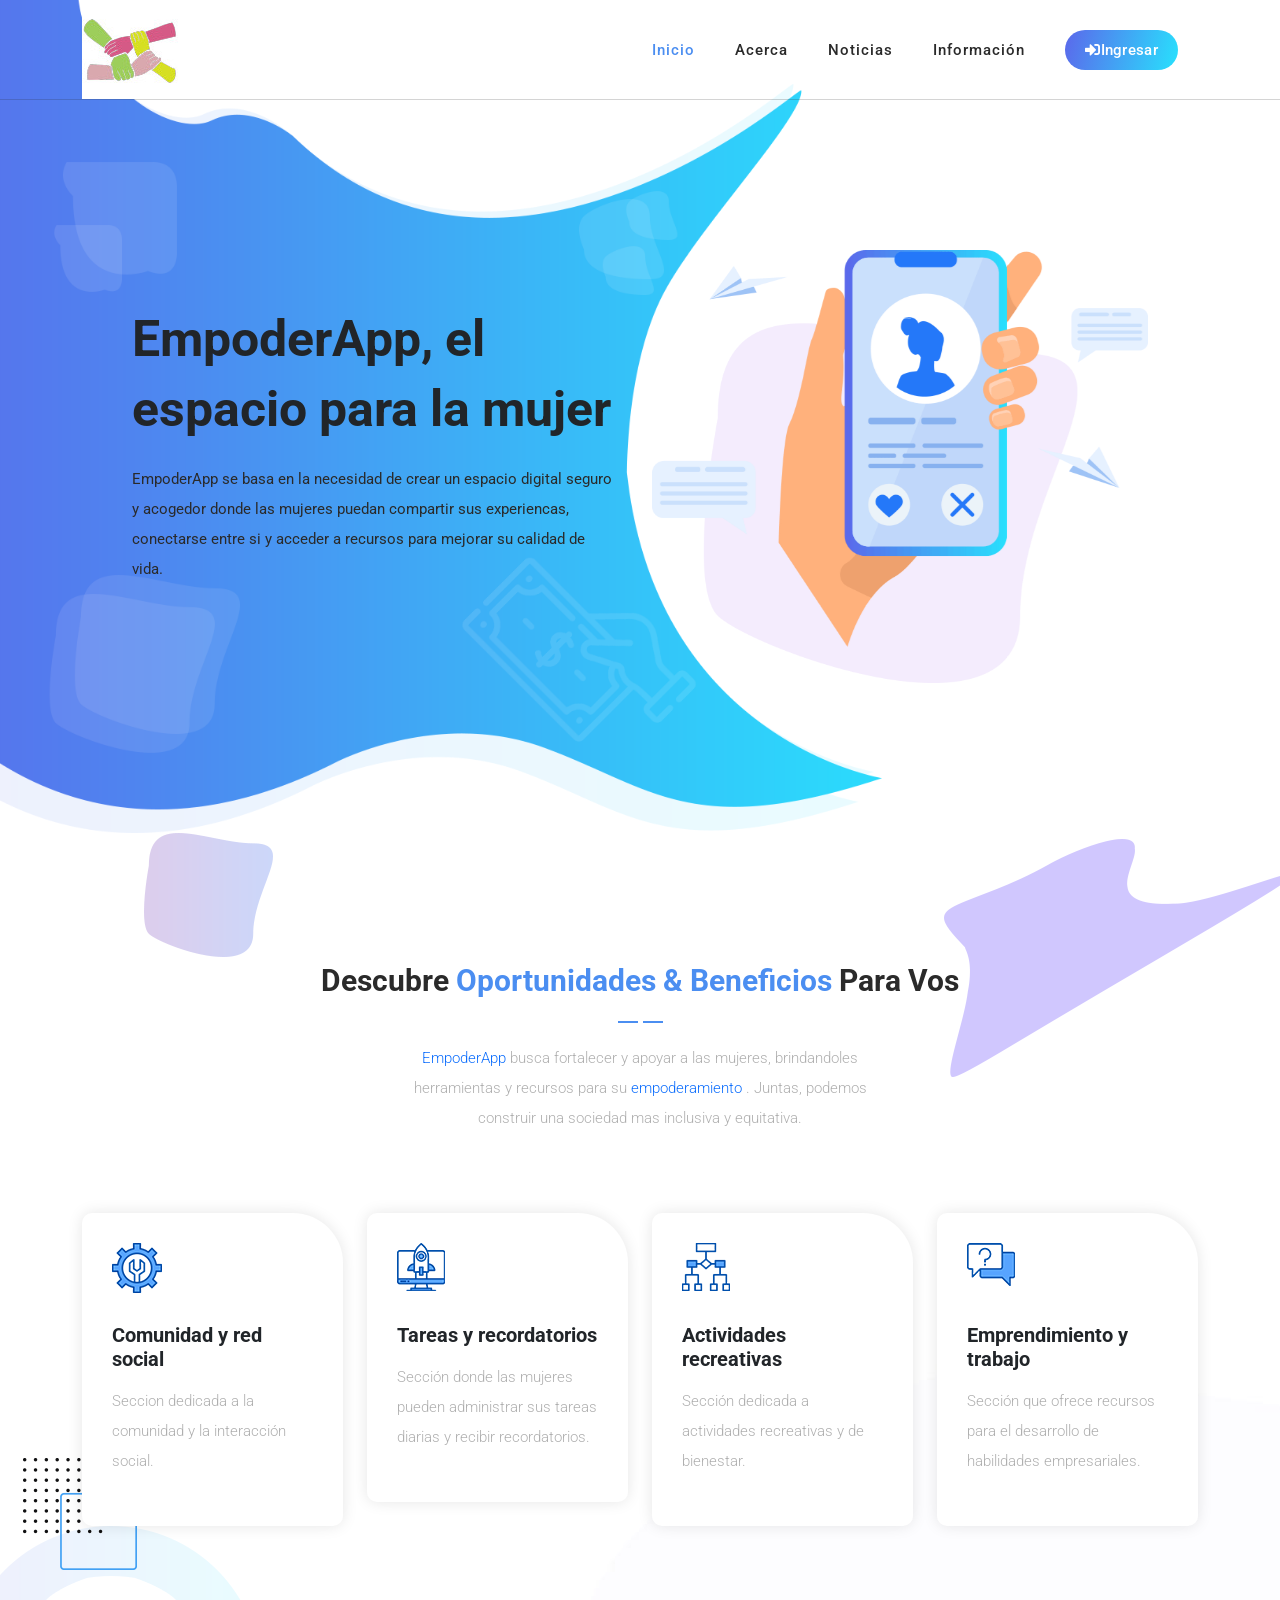
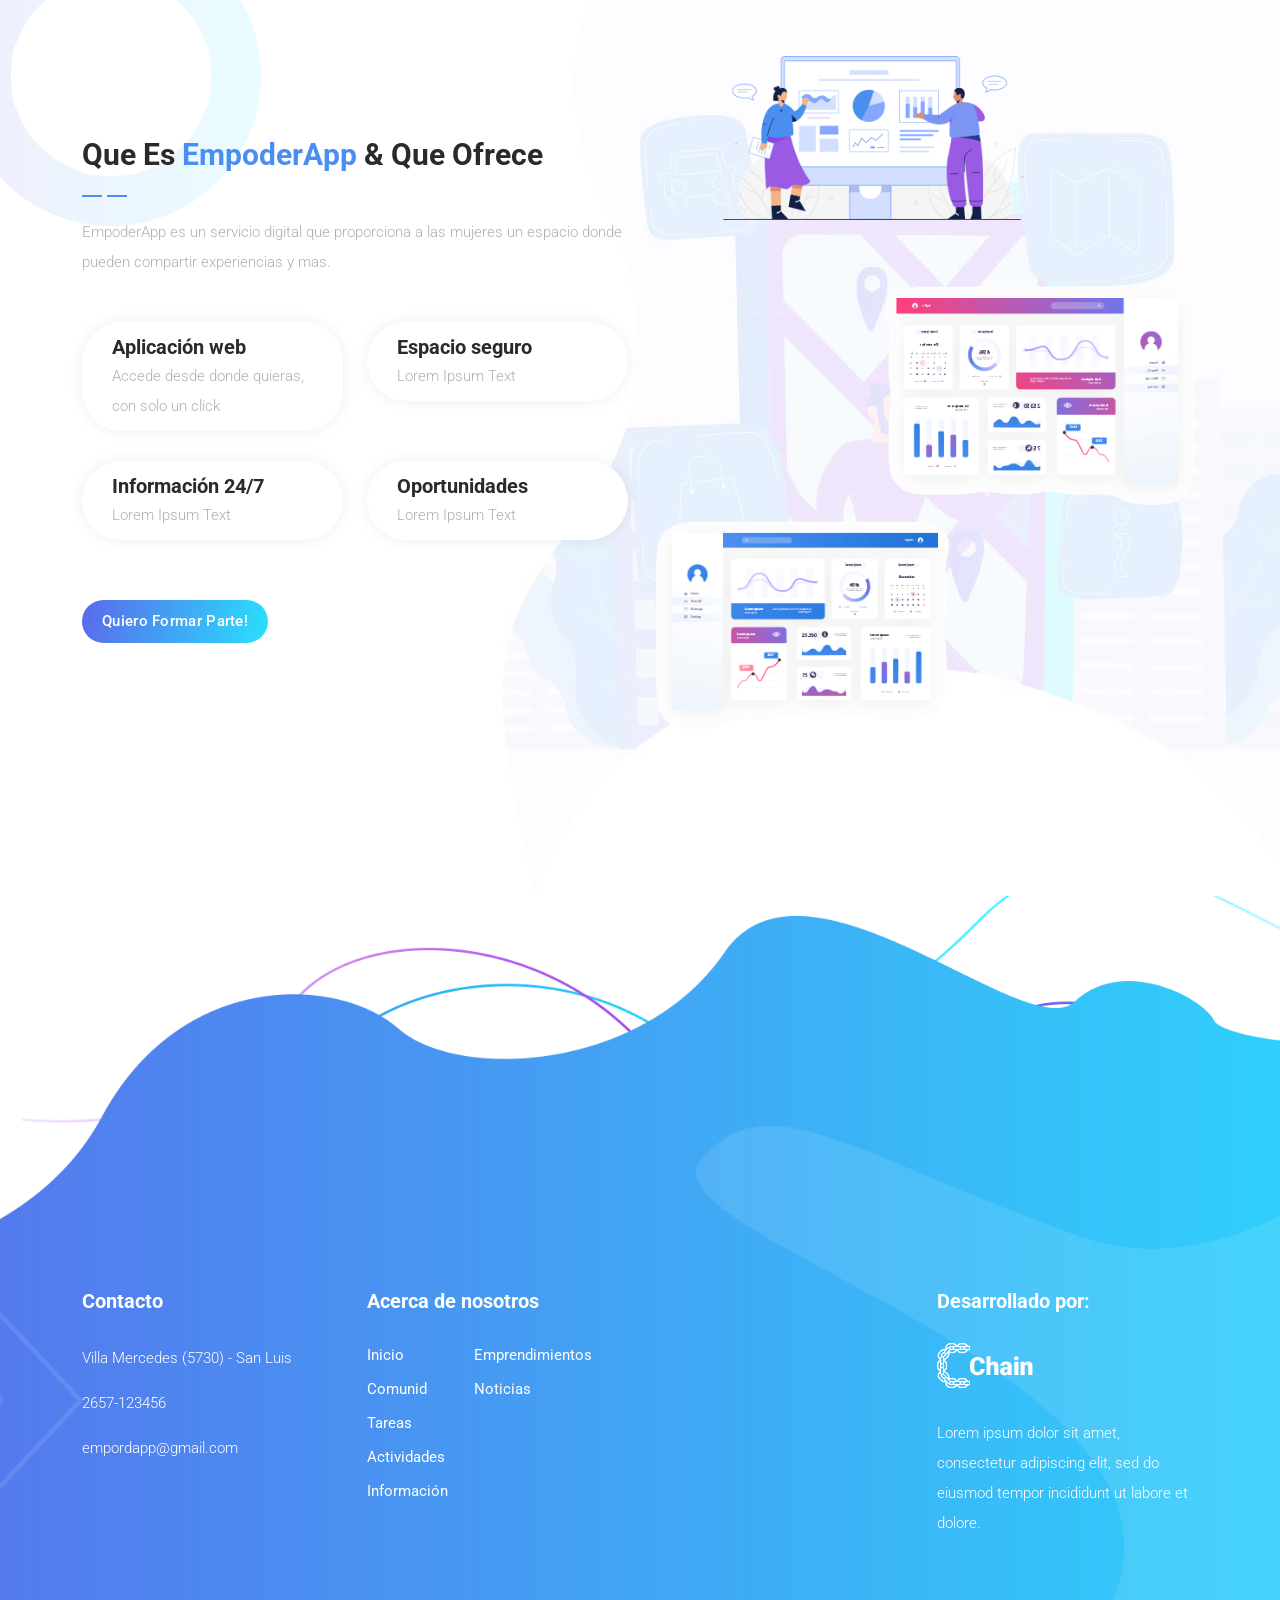
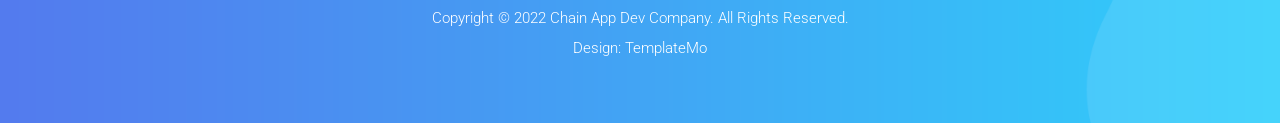
==== index.html @ 5bdfacfd "ok" ====
<!DOCTYPE html>
<html lang="en">
  <head>
    <meta charset="UTF-8" />
    <meta
      name="viewport"
      content="width=device-width, initial-scale=1, shrink-to-fit=no"
    />
    <meta name="description" content="" />
    <meta name="author" content="" />
    <link rel="preconnect" href="https://fonts.googleapis.com" />
    <link rel="preconnect" href="https://fonts.gstatic.com" crossorigin />
    <link
      href="https://fonts.googleapis.com/css2?family=Roboto:wght@100;300;400;500;700;900&display=swap"
      rel="stylesheet"
    />

    <title>Chain App Dev - App Landing Page HTML5 Template</title>

    <!-- Bootstrap core CSS -->
    <link href="vendor/bootstrap/css/bootstrap.min.css" rel="stylesheet" />

    <!--

TemplateMo 570 Chain App Dev

https://templatemo.com/tm-570-chain-app-dev

-->

    <!-- Additional CSS Files -->
    <link
      rel="stylesheet"
      href="https://use.fontawesome.com/releases/v5.8.1/css/all.css"
      integrity="sha384-50oBUHEmvpQ+1lW4y57PTFmhCaXp0ML5d60M1M7uH2+nqUivzIebhndOJK28anvf"
      crossorigin="anonymous"
    />
    <link rel="stylesheet" href="assets/css/templatemo-chain-app-dev.css" />
    <link rel="stylesheet" href="assets/css/animated.css" />
    <link rel="stylesheet" href="assets/css/owl.css" />
  </head>

  <body>
    <!-- ***** Preloader Start ***** -->
    <div id="js-preloader" class="js-preloader">
      <div class="preloader-inner">
        <span class="dot"></span>
        <div class="dots">
          <span></span>
          <span></span>
          <span></span>
        </div>
      </div>
    </div>
    <!-- ***** Preloader End ***** -->

    <!-- ***** Header Area Start ***** -->
    <header
      class="header-area header-sticky wow slideInDown"
      data-wow-duration="0.75s"
      data-wow-delay="0s"
    >
      <div class="container">
        <div class="row">
          <div class="col-12">
            <nav class="main-nav">
              <!-- ***** Logo Start ***** -->
              <a href="index.html" class="logo">
                <img
                  src="assets/images/Diseño_sin_título-removebg-preview.jpg"
                  alt="Chain App Dev"
                />
              </a>
              <!-- ***** Logo End ***** -->
              <!-- ***** Menu Start ***** -->
              <ul class="nav">
                <li class="scroll-to-section">
                  <a href="#top" class="active">Inicio</a>
                </li>
                <li class="scroll-to-section">
                  <a href="#services">Acerca</a>
                </li>
                <li class="scroll-to-section"><a href="#about">Noticias</a></li>
                <li class="scroll-to-section">
                  <a href="#pricing">Información</a>
                </li>

                <li>
                  <div class="gradient-button">
                    <a id="modal_trigger" href="#modal"
                      ><i class="fa fa-sign-in-alt"></i>Ingresar</a
                    >
                  </div>
                </li>
              </ul>
              <a class="menu-trigger">
                <span>Menu</span>
              </a>
              <!-- ***** Menu End ***** -->
            </nav>
          </div>
        </div>
      </div>
    </header>
    <!-- ***** Header Area End ***** -->

    <div id="modal" class="popupContainer" style="display: none">
      <div class="popupHeader">
        <span class="header_title">Login</span>
        <span class="modal_close"><i class="fa fa-times"></i></span>
      </div>

      <section class="popupBody">
        <!-- Social Login -->
        <div class="social_login">
          <div class="">
            <a href="#" class="social_box fb">
              <span class="icon"><i class="fab fa-facebook"></i></span>
              <span class="icon_title">Ingresar con Facebook</span>
            </a>

            <a href="#" class="social_box google">
              <span class="icon"><i class="fab fa-google-plus"></i></span>
              <span class="icon_title">Ingresar con Google</span>
            </a>
          </div>

          <div class="centeredText">
            <span>o usa tu email</span>
          </div>

          <div class="action_btns">
            <div class="one_half">
              <a href="#" id="login_form" class="btn">Ingresar</a>
            </div>
            <div class="one_half last">
              <a href="#" id="register_form" class="btn">Registrarse</a>
            </div>
          </div>
        </div>

        <!-- Username & Password Login form -->
        <div class="user_login">
          <form>
            <label>Email / Username</label>
            <input type="text" />
            <br />

            <label>Password</label>
            <input type="password" />
            <br />

            <div class="checkbox">
              <input id="remember" type="checkbox" />
              <label for="remember">Remember me on this computer</label>
            </div>

            <div class="action_btns">
              <div class="one_half">
                <a href="#" class="btn back_btn"
                  ><i class="fa fa-angle-double-left"></i> Back</a
                >
              </div>
              <div class="one_half last">
                <a href="#" class="btn btn_red">Login</a>
              </div>
            </div>
          </form>

          <a href="#" class="forgot_password">Forgot password?</a>
        </div>

        <!-- Register Form -->
        <div class="user_register">
          <form>
            <label>Full Name</label>
            <input type="text" />
            <br />

            <label>Email Address</label>
            <input type="email" />
            <br />

            <label>Password</label>
            <input type="password" />
            <br />

            <div class="checkbox">
              <input id="send_updates" type="checkbox" />
              <label for="send_updates">Send me occasional email updates</label>
            </div>

            <div class="action_btns">
              <div class="one_half">
                <a href="#" class="btn back_btn"
                  ><i class="fa fa-angle-double-left"></i> Back</a
                >
              </div>
              <div class="one_half last">
                <a href="#" class="btn btn_red">Register</a>
              </div>
            </div>
          </form>
        </div>
      </section>
    </div>

    <div
      class="main-banner wow fadeIn"
      id="top"
      data-wow-duration="1s"
      data-wow-delay="0.5s"
    >
      <div class="container">
        <div class="row">
          <div class="col-lg-12">
            <div class="row">
              <div class="col-lg-6 align-self-center">
                <div
                  class="left-content show-up header-text wow fadeInLeft"
                  data-wow-duration="1s"
                  data-wow-delay="1s"
                >
                  <div class="row">
                    <div class="col-lg-12">
                      <h2>EmpoderApp, el espacio para la mujer</h2>
                      <p>
                        EmpoderApp se basa en la necesidad de crear un espacio
                        digital seguro y acogedor donde las mujeres puedan
                        compartir sus experiencas, conectarse entre si y acceder
                        a recursos para mejorar su calidad de vida.
                      </p>
                    </div>
                  </div>
                </div>
              </div>
              <div class="col-lg-6">
                <div
                  class="right-image wow fadeInRight"
                  data-wow-duration="1s"
                  data-wow-delay="0.5s"
                >
                  <img src="assets/images/slider-dec.png" alt="" />
                </div>
              </div>
            </div>
          </div>
        </div>
      </div>
    </div>

    <div id="services" class="services section">
      <div class="container">
        <div class="row">
          <div class="col-lg-8 offset-lg-2">
            <div
              class="section-heading wow fadeInDown"
              data-wow-duration="1s"
              data-wow-delay="0.5s"
            >
              <h4>Descubre <em>oportunidades &amp; beneficios</em> para vos</h4>
              <img src="assets/images/heading-line-dec.png" alt="" />
              <p>
                <a href="https://templatemo.com/contact" target="_parent"
                  >EmpoderApp </a
                >busca fortalecer y apoyar a las mujeres, brindandoles
                herramientas y recursos para su
                <a href="https://templatemo.com/contact" target="_parent"
                  >empoderamiento </a
                >. Juntas, podemos construir una sociedad mas inclusiva y
                equitativa.
              </p>
            </div>
          </div>
        </div>
      </div>
      <div class="container">
        <div class="row">
          <div class="col-lg-3">
            <div class="service-item first-service">
              <div class="icon"></div>
              <h4>Comunidad y red social</h4>
              <p>Seccion dedicada a la comunidad y la interacción social.</p>
            </div>
          </div>
          <div class="col-lg-3">
            <div class="service-item second-service">
              <div class="icon"></div>
              <h4>Tareas y recordatorios</h4>
              <p>
                Sección donde las mujeres pueden administrar sus tareas diarias
                y recibir recordatorios.
              </p>
            </div>
          </div>
          <div class="col-lg-3">
            <div class="service-item third-service">
              <div class="icon"></div>
              <h4>Actividades recreativas</h4>
              <p>Sección dedicada a actividades recreativas y de bienestar.</p>
            </div>
          </div>
          <div class="col-lg-3">
            <div class="service-item fourth-service">
              <div class="icon"></div>
              <h4>Emprendimiento y trabajo</h4>
              <p>
                Sección que ofrece recursos para el desarrollo de habilidades
                empresariales.
              </p>
            </div>
          </div>
        </div>
      </div>
    </div>

    <div id="about" class="about-us section">
      <div class="container">
        <div class="row">
          <div class="col-lg-6 align-self-center">
            <div class="section-heading">
              <h4>Que es <em>EmpoderApp</em> &amp; que ofrece</h4>
              <img src="assets/images/heading-line-dec.png" alt="" />
              <p>
                EmpoderApp es un servicio digital que proporciona a las mujeres
                un espacio donde pueden compartir experiencias y mas.
              </p>
            </div>
            <div class="row">
              <div class="col-lg-6">
                <div class="box-item">
                  <h4><a href="#">Aplicación web</a></h4>
                  <p>Accede desde donde quieras, con solo un click</p>
                </div>
              </div>
              <div class="col-lg-6">
                <div class="box-item">
                  <h4><a href="#">Espacio seguro</a></h4>
                  <p>Lorem Ipsum Text</p>
                </div>
              </div>
              <div class="col-lg-6">
                <div class="box-item">
                  <h4><a href="#">Información 24/7</a></h4>
                  <p>Lorem Ipsum Text</p>
                </div>
              </div>
              <div class="col-lg-6">
                <div class="box-item">
                  <h4><a href="#">Oportunidades</a></h4>
                  <p>Lorem Ipsum Text</p>
                </div>
              </div>
              <div class="col-lg-12">
                <div class="gradient-button">
                  <a href="#">Quiero formar parte!</a>
                </div>
              </div>
            </div>
          </div>
          <div class="col-lg-6">
            <div class="right-image">
              <img src="assets/images/about-right-dec.png" alt="" />
            </div>
          </div>
        </div>
      </div>
    </div>

    <footer id="newsletter">
      <div class="container">
        <div class="row">
          <div class="col-lg-8 offset-lg-2">
            <div class="section-heading"></div>
          </div>
          <div class="col-lg-6 offset-lg-3">
            <form id="search" action="#" method="GET"></form>
          </div>
        </div>
        <div class="row">
          <div class="col-lg-3">
            <div class="footer-widget">
              <h4>Contacto</h4>
              <p>Villa Mercedes (5730) - San Luis</p>
              <p><a href="#">2657-123456</a></p>
              <p><a href="#">empordapp@gmail.com</a></p>
            </div>
          </div>
          <div class="col-lg-3">
            <div class="footer-widget">
              <h4>Acerca de nosotros</h4>
              <ul>
                <li><a href="#">Inicio</a></li>
                <li><a href="#">Comunid</a></li>
                <li><a href="#">Tareas</a></li>
                <li><a href="#">Actividades</a></li>
                <li><a href="#">Información</a></li>
              </ul>
              <ul>
                <li><a href="#">Emprendimientos</a></li>
                <li><a href="#">Noticias</a></li>
              </ul>
            </div>
          </div>
          <div class="col-lg-3"></div>
          <div class="col-lg-3">
            <div class="footer-widget">
              <h4>Desarrollado por:</h4>
              <div class="logo">
                <img src="assets/images/white-logo.png" alt="" />
              </div>
              <p>
                Lorem ipsum dolor sit amet, consectetur adipiscing elit, sed do
                eiusmod tempor incididunt ut labore et dolore.
              </p>
            </div>
          </div>
          <div class="col-lg-12">
            <div class="copyright-text">
              <p>
                Copyright © 2022 Chain App Dev Company. All Rights Reserved.
                <br />Design:
                <a
                  href="https://templatemo.com/"
                  target="_blank"
                  title="css templates"
                  >TemplateMo</a
                >
              </p>
            </div>
          </div>
        </div>
      </div>
    </footer>

    <!-- Scripts -->
    <script src="vendor/jquery/jquery.min.js"></script>
    <script src="vendor/bootstrap/js/bootstrap.bundle.min.js"></script>
    <script src="assets/js/owl-carousel.js"></script>
    <script src="assets/js/animation.js"></script>
    <script src="assets/js/imagesloaded.js"></script>
    <script src="assets/js/popup.js"></script>
    <script src="assets/js/custom.js"></script>
  </body>
</html>
---- assets/css/templatemo-chain-app-dev.css ----
html,
body,
div,
span,
applet,
object,
iframe,
h1,
h2,
h3,
h4,
h5,
h6,
p,
blockquote,
div pre,
a,
abbr,
acronym,
address,
big,
cite,
code,
del,
dfn,
em,
font,
img,
ins,
kbd,
q,
s,
samp,
small,
strike,
strong,
sub,
sup,
tt,
var,
b,
u,
i,
center,
dl,
dt,
dd,
ol,
ul,
li,
figure,
header,
nav,
section,
article,
aside,
footer,
figcaption {
  margin: 0;
  padding: 0;
  border: 0;
  outline: 0;
}

/* clear fix */
.grid:after {
  content: "";
  display: block;
  clear: both;
}

/* ---- .grid-item ---- */

.grid-sizer,
.grid-item {
  width: 50%;
}

.grid-item {
  float: left;
}

.grid-item img {
  display: block;
  max-width: 100%;
}

.clearfix:after {
  content: ".";
  display: block;
  clear: both;
  visibility: hidden;
  line-height: 0;
  height: 0;
}

.clearfix {
  display: inline-block;
}

html[xmlns] .clearfix {
  display: block;
}

* html .clearfix {
  height: 1%;
}

ul,
li {
  padding: 0;
  margin: 0;
  list-style: none;
}

header,
nav,
section,
article,
aside,
footer,
hgroup {
  display: block;
}

* {
  box-sizing: border-box;
}

html,
body {
  font-family: "Roboto", sans-serif;
  font-weight: 400;
  background-color: #fff;
  -ms-text-size-adjust: 100%;
  -webkit-font-smoothing: antialiased;
  -moz-osx-font-smoothing: grayscale;
}

a {
  text-decoration: none !important;
}

h1,
h2,
h3,
h4,
h5,
h6 {
  margin-top: 0px;
  margin-bottom: 0px;
}

ul {
  margin-bottom: 0px;
}

p {
  font-size: 15px;
  line-height: 30px;
  font-weight: 300;
  color: #afafaf;
}

img {
  width: 100%;
  overflow: hidden;
}

/* 
---------------------------------------------
global styles
--------------------------------------------- 
*/
html,
body {
  background: #fff;
  font-family: "Roboto", sans-serif;
}

::selection {
  background: #4b8ef1;
  color: #fff !important;
}

::-moz-selection {
  background: #4b8ef1;
  color: #fff !important;
}

@media (max-width: 991px) {
  html,
  body {
    overflow-x: hidden;
  }
  .mobile-top-fix {
    margin-top: 30px;
    margin-bottom: 0px;
  }
  .mobile-bottom-fix {
    margin-bottom: 30px;
  }
  .mobile-bottom-fix-big {
    margin-bottom: 60px;
  }
}

.section-heading {
  position: relative;
  z-index: 2;
}

.section-heading h4 {
  color: #2a2a2a;
  font-size: 30px;
  font-weight: 700;
  text-transform: capitalize;
  margin-bottom: 10px;
}

.section-heading h4 em {
  font-style: normal;
  color: #4b8ef1;
}

.section-heading img {
  width: 45px;
  height: 2px;
}

.section-heading p {
  margin-top: 10px;
}

.show-up {
  position: relative;
  z-index: 2;
}

.white-button a {
  display: inline-block !important;
  padding: 10px 20px !important;
  color: #4b8ef1 !important;
  text-transform: capitalize;
  font-size: 15px;
  background-color: #fff;
  border-radius: 23px;
  font-weight: 500 !important;
  letter-spacing: 0.3px !important;
  transition: all 0.5s;
}

.white-button a i {
  margin-left: 5px;
  font-size: 18px;
}

.white-button a:hover {
  background-color: #4b8ef1;
  color: #fff !important;
}

.text-button a {
  font-size: 15px;
}

.text-button a i {
  margin-left: 5px;
  font-size: 14px;
  transition: all 0.3s;
}

.text-button a:hover i {
  margin-left: 8px;
}

.gradient-button a {
  display: inline-block !important;
  padding: 10px 20px !important;
  color: #fff !important;
  text-transform: capitalize;
  font-size: 15px;
  background: rgb(19, 175, 240);
  background: linear-gradient(
    105deg,
    rgba(91, 104, 235, 1) 0%,
    rgba(40, 225, 253, 1) 100%
  );
  border-radius: 23px;
  font-weight: 500 !important;
  letter-spacing: 0.3px !important;
  transition: all 0.5s;
}

.gradient-button a:hover {
  color: #fff !important;
  background: rgb(19, 175, 240);
  background: linear-gradient(
    105deg,
    rgba(91, 104, 235, 1) 0%,
    rgba(40, 225, 253, 1) 100%
  );
}

.border-button a {
  display: inline-block !important;
  padding: 10px 20px !important;
  color: #4b8ef1 !important;
  border: 1px solid #4b8ef1;
  text-transform: capitalize;
  font-size: 15px;
  display: inline-block;
  background-color: #fff;
  border-radius: 23px;
  font-weight: 500 !important;
  letter-spacing: 0.3px !important;
  transition: all 0.5s;
}

.border-button a:hover {
  background-color: #4b8ef1;
  color: #fff !important;
}

/* 
---------------------------------------------
header
--------------------------------------------- 
*/

.background-header {
  background-color: #fff !important;
  height: 80px !important;
  border-bottom: none !important;
  position: fixed !important;
  top: 0px;
  left: 0px;
  right: 0px;
  box-shadow: 0px 5px 8px rgba(0, 0, 0, 0.03);
}

.background-header .logo,
.background-header .main-nav .nav li a {
  color: #fff;
}

.background-header .main-nav .nav li:hover a {
  color: #4b8ef1;
}

.background-header .nav li a.active {
  position: relative;
  color: #fff;
}

.background-header .nav li a.active:after {
  position: absolute;
  width: 100%;
  height: 1px;
  background-color: #4b8ef1;
  content: "";
  left: 50%;
  bottom: -20px;
  transform: translateX(-50%);
}

.background-header .nav li:last-child a.active:after {
  background-color: transparent;
}

.header-area {
  background-color: transparent;
  border-bottom: 1px solid rgba(42, 42, 42, 0.2);
  position: absolute;
  left: 0px;
  right: 0px;
  z-index: 100;
  height: 100px;
  -webkit-transition: all 0.5s ease 0s;
  -moz-transition: all 0.5s ease 0s;
  -o-transition: all 0.5s ease 0s;
  transition: all 0.5s ease 0s;
}

.header-area .main-nav {
  min-height: 80px;
  background: transparent;
}

.header-area .main-nav .logo {
  float: left;
  -webkit-transition: all 0.3s ease 0s;
  -moz-transition: all 0.3s ease 0s;
  -o-transition: all 0.3s ease 0s;
  transition: all 0.3s ease 0s;
}

.header-area .main-nav .logo {
  line-height: 100px;
  float: left;
  -webkit-transition: all 0.3s ease 0s;
  -moz-transition: all 0.3s ease 0s;
  -o-transition: all 0.3s ease 0s;
  transition: all 0.3s ease 0s;
}

.background-header .main-nav .logo {
  line-height: 80px;
}

.background-header .main-nav .nav {
  margin-top: 20px !important;
}

.header-area .main-nav .nav {
  float: right;
  margin-top: 30px;
  margin-right: 0px;
  background-color: transparent;
  -webkit-transition: all 0.3s ease 0s;
  -moz-transition: all 0.3s ease 0s;
  -o-transition: all 0.3s ease 0s;
  transition: all 0.3s ease 0s;
  position: relative;
  z-index: 999;
}

.header-area .main-nav .nav li {
  padding-left: 20px;
  padding-right: 20px;
}

.header-area .main-nav .nav li:nth-child(6) {
  padding-right: 0px;
  padding-left: 40px;
}

.header-area .main-nav .nav li:last-child a,
.background-header .main-nav .nav li:last-child a,
.header-area .main-nav .nav li:nth-child(6) a,
.background-header .main-nav .nav li:nth-child(6) a {
  padding: 0px 20px !important;
  font-weight: 400;
}

.header-area .main-nav .nav li:last-child a:hover,
.background-header .main-nav .nav li:last-child a:hover,
.header-area .main-nav .nav li:nth-child(6) a:hover,
.background-header .main-nav .nav li:nth-child(6) a:hover {
  color: #fff !important;
}

.header-area .main-nav .nav li a {
  display: block;
  font-weight: 500;
  font-size: 15px;
  color: #2a2a2a;
  text-transform: capitalize;
  -webkit-transition: all 0.3s ease 0s;
  -moz-transition: all 0.3s ease 0s;
  -o-transition: all 0.3s ease 0s;
  transition: all 0.3s ease 0s;
  height: 40px;
  line-height: 40px;
  border: transparent;
  letter-spacing: 1px;
}

.header-area .main-nav .nav li:hover a,
.header-area .main-nav .nav li a.active {
  color: #4b8ef1 !important;
}

.header-area .main-nav .nav li:last-child a.active {
  color: #fff !important;
}

.background-header .main-nav .nav li:hover a,
.background-header .main-nav .nav li a.active {
  color: #4b8ef1 !important;
  opacity: 1;
}

.header-area .main-nav .nav li.submenu {
  position: relative;
  padding-right: 30px;
}

.header-area .main-nav .nav li.submenu:after {
  font-family: FontAwesome;
  content: "\f107";
  font-size: 12px;
  color: #2a2a2a;
  position: absolute;
  right: 18px;
  top: 12px;
}

.background-header .main-nav .nav li.submenu:after {
  color: #2a2a2a;
}

.header-area .main-nav .nav li.submenu ul {
  position: absolute;
  width: 200px;
  box-shadow: 0 2px 28px 0 rgba(0, 0, 0, 0.06);
  overflow: hidden;
  top: 50px;
  opacity: 0;
  transform: translateY(+2em);
  visibility: hidden;
  z-index: -1;
  transition: all 0.3s ease-in-out 0s, visibility 0s linear 0.3s,
    z-index 0s linear 0.01s;
}

.header-area .main-nav .nav li.submenu ul li {
  margin-left: 0px;
  padding-left: 0px;
  padding-right: 0px;
}

.header-area .main-nav .nav li.submenu ul li a {
  opacity: 1;
  display: block;
  background: #f7f7f7;
  color: #2a2a2a !important;
  padding-left: 20px;
  height: 40px;
  line-height: 40px;
  -webkit-transition: all 0.3s ease 0s;
  -moz-transition: all 0.3s ease 0s;
  -o-transition: all 0.3s ease 0s;
  transition: all 0.3s ease 0s;
  position: relative;
  font-size: 13px;
  font-weight: 400;
  border-bottom: 1px solid #eee;
}

.header-area .main-nav .nav li.submenu ul li a:hover {
  background: #fff;
  color: #4b8ef1 !important;
  padding-left: 25px;
}

.header-area .main-nav .nav li.submenu ul li a:hover:before {
  width: 3px;
}

.header-area .main-nav .nav li.submenu:hover ul {
  visibility: visible;
  opacity: 1;
  z-index: 1;
  transform: translateY(0%);
  transition-delay: 0s, 0s, 0.3s;
}

.header-area .main-nav .menu-trigger {
  cursor: pointer;
  display: block;
  position: absolute;
  top: 33px;
  width: 32px;
  height: 40px;
  text-indent: -9999em;
  z-index: 99;
  right: 40px;
  display: none;
}

.background-header .main-nav .menu-trigger {
  top: 23px;
}

.header-area .main-nav .menu-trigger span,
.header-area .main-nav .menu-trigger span:before,
.header-area .main-nav .menu-trigger span:after {
  -moz-transition: all 0.4s;
  -o-transition: all 0.4s;
  -webkit-transition: all 0.4s;
  transition: all 0.4s;
  background-color: #2a2a2a;
  display: block;
  position: absolute;
  width: 30px;
  height: 2px;
  left: 0;
}

.background-header .main-nav .menu-trigger span,
.background-header .main-nav .menu-trigger span:before,
.background-header .main-nav .menu-trigger span:after {
  background-color: #2a2a2a;
}

.header-area .main-nav .menu-trigger span:before,
.header-area .main-nav .menu-trigger span:after {
  -moz-transition: all 0.4s;
  -o-transition: all 0.4s;
  -webkit-transition: all 0.4s;
  transition: all 0.4s;
  background-color: #2a2a2a;
  display: block;
  position: absolute;
  width: 30px;
  height: 2px;
  left: 0;
  width: 75%;
}

.background-header .main-nav .menu-trigger span:before,
.background-header .main-nav .menu-trigger span:after {
  background-color: #2a2a2a;
}

.header-area .main-nav .menu-trigger span:before,
.header-area .main-nav .menu-trigger span:after {
  content: "";
}

.header-area .main-nav .menu-trigger span {
  top: 16px;
}

.header-area .main-nav .menu-trigger span:before {
  -moz-transform-origin: 33% 100%;
  -ms-transform-origin: 33% 100%;
  -webkit-transform-origin: 33% 100%;
  transform-origin: 33% 100%;
  top: -10px;
  z-index: 10;
}

.header-area .main-nav .menu-trigger span:after {
  -moz-transform-origin: 33% 0;
  -ms-transform-origin: 33% 0;
  -webkit-transform-origin: 33% 0;
  transform-origin: 33% 0;
  top: 10px;
}

.header-area .main-nav .menu-trigger.active span,
.header-area .main-nav .menu-trigger.active span:before,
.header-area .main-nav .menu-trigger.active span:after {
  background-color: transparent;
  width: 100%;
}

.header-area .main-nav .menu-trigger.active span:before {
  -moz-transform: translateY(6px) translateX(1px) rotate(45deg);
  -ms-transform: translateY(6px) translateX(1px) rotate(45deg);
  -webkit-transform: translateY(6px) translateX(1px) rotate(45deg);
  transform: translateY(6px) translateX(1px) rotate(45deg);
  background-color: #2a2a2a;
}

.background-header .main-nav .menu-trigger.active span:before {
  background-color: #2a2a2a;
}

.header-area .main-nav .menu-trigger.active span:after {
  -moz-transform: translateY(-6px) translateX(1px) rotate(-45deg);
  -ms-transform: translateY(-6px) translateX(1px) rotate(-45deg);
  -webkit-transform: translateY(-6px) translateX(1px) rotate(-45deg);
  transform: translateY(-6px) translateX(1px) rotate(-45deg);
  background-color: #2a2a2a;
}

.background-header .main-nav .menu-trigger.active span:after {
  background-color: #2a2a2a;
}

.header-area.header-sticky {
  min-height: 80px;
}

.header-area .nav {
  margin-top: 30px;
}

.header-area.header-sticky .nav li a.active {
  color: #4b8ef1;
}

@media (max-width: 1200px) {
  .header-area .main-nav .nav li {
    padding-left: 12px;
    padding-right: 12px;
  }
  .header-area .main-nav:before {
    display: none;
  }
}

@media (max-width: 992px) {
  .header-area .main-nav .nav li:last-child,
  .background-header .main-nav .nav li:last-child {
    color: #069;
  }
  .header-area .main-nav .nav li:nth-child(6),
  .background-header .main-nav .nav li:nth-child(6) {
    padding-right: 0px;
  }
  .background-header .nav li a.active:after {
    display: none;
  }
}

@media (max-width: 767px) {
  .pre-header ul.info li:last-child,
  .pre-header ul.info li:nth-child(6) {
    display: none !important;
  }
  .background-header .main-nav .nav {
    margin-top: 80px !important;
  }
  .header-area .main-nav .logo {
    color: #1e1e1e;
  }
  .header-area.header-sticky .nav li a:hover,
  .header-area.header-sticky .nav li a.active {
    color: #4b8ef1 !important;
    opacity: 1;
  }
  .header-area.header-sticky .nav li.search-icon a {
    width: 100%;
  }
  .header-area {
    background-color: #fff;
    padding: 0px 15px;
    height: 100px;
    box-shadow: none;
    text-align: center;
    box-shadow: 0px 5px 8px rgba(0, 0, 0, 0.03);
  }
  .header-area .container {
    padding: 0px;
  }
  .header-area .logo {
    margin-left: 30px;
  }
  .header-area .menu-trigger {
    display: block !important;
  }
  .header-area .main-nav {
    overflow: hidden;
  }
  .header-area .main-nav .nav {
    float: none;
    width: 100%;
    display: none;
    -webkit-transition: all 0s ease 0s;
    -moz-transition: all 0s ease 0s;
    -o-transition: all 0s ease 0s;
    transition: all 0s ease 0s;
    margin-left: 0px;
  }
  .background-header .nav {
    margin-top: 80px;
  }
  .header-area .main-nav .nav li:first-child {
    border-top: 1px solid #eee;
  }
  .header-area.header-sticky .nav {
    margin-top: 100px;
  }
  .header-area .main-nav .nav li {
    width: 100%;
    background: #fff;
    border-bottom: 1px solid #e7e7e7;
    padding-left: 0px !important;
    padding-right: 0px !important;
  }
  .header-area .main-nav .nav li a {
    height: 50px !important;
    line-height: 50px !important;
    padding: 0px !important;
    border: none !important;
    background: #f7f7f7 !important;
    color: #191a20 !important;
  }
  .header-area .main-nav .nav li a:hover {
    background: #eee !important;
    color: #4b8ef1 !important;
  }
  .header-area .main-nav .nav li.submenu ul {
    position: relative;
    visibility: inherit;
    opacity: 1;
    z-index: 1;
    transform: translateY(0%);
    transition-delay: 0s, 0s, 0.3s;
    top: 0px;
    width: 100%;
    box-shadow: none;
    height: 0px;
  }
  .header-area .main-nav .nav li.submenu ul li a {
    font-size: 12px;
    font-weight: 400;
  }
  .header-area .main-nav .nav li.submenu ul li a:hover:before {
    width: 0px;
  }
  .header-area .main-nav .nav li.submenu ul.active {
    height: auto !important;
  }
  .header-area .main-nav .nav li.submenu:after {
    color: #3b566e;
    right: 25px;
    font-size: 14px;
    top: 15px;
  }
  .header-area .main-nav .nav li.submenu:hover ul,
  .header-area .main-nav .nav li.submenu:focus ul {
    height: 0px;
  }
}

@media (min-width: 767px) {
  .header-area .main-nav .nav {
    display: flex !important;
  }
}

/* 
---------------------------------------------
preloader
--------------------------------------------- 
*/

.js-preloader {
  position: fixed;
  top: 0;
  left: 0;
  right: 0;
  bottom: 0;
  background-color: #fff;
  display: -webkit-box;
  display: flex;
  -webkit-box-align: center;
  align-items: center;
  -webkit-box-pack: center;
  justify-content: center;
  opacity: 1;
  visibility: visible;
  z-index: 9999;
  -webkit-transition: opacity 0.25s ease;
  transition: opacity 0.25s ease;
}

.js-preloader.loaded {
  opacity: 0;
  visibility: hidden;
  pointer-events: none;
}

@-webkit-keyframes dot {
  50% {
    -webkit-transform: translateX(96px);
    transform: translateX(96px);
  }
}

@keyframes dot {
  50% {
    -webkit-transform: translateX(96px);
    transform: translateX(96px);
  }
}

@-webkit-keyframes dots {
  50% {
    -webkit-transform: translateX(-31px);
    transform: translateX(-31px);
  }
}

@keyframes dots {
  50% {
    -webkit-transform: translateX(-31px);
    transform: translateX(-31px);
  }
}

.preloader-inner {
  position: relative;
  width: 142px;
  height: 40px;
  background: #fff;
}

.preloader-inner .dot {
  position: absolute;
  width: 16px;
  height: 16px;
  top: 12px;
  left: 15px;
  background: #4b8ef1;
  border-radius: 50%;
  -webkit-transform: translateX(0);
  transform: translateX(0);
  -webkit-animation: dot 2.8s infinite;
  animation: dot 2.8s infinite;
}

.preloader-inner .dots {
  -webkit-transform: translateX(0);
  transform: translateX(0);
  margin-top: 12px;
  margin-left: 31px;
  -webkit-animation: dots 2.8s infinite;
  animation: dots 2.8s infinite;
}

.preloader-inner .dots span {
  display: block;
  float: left;
  width: 16px;
  height: 16px;
  margin-left: 16px;
  background: #4b8ef1;
  border-radius: 50%;
}

/* 
---------------------------------------------
Banner Style
--------------------------------------------- 
*/

.main-banner {
  background-repeat: no-repeat;
  background-position: center center;
  background-size: cover;
  padding: 250px 120px 150px 120px;
  position: relative;
  overflow: hidden;
}

.main-banner:after {
  content: "";
  background-image: url(../images/slider-left-dec.png);
  background-repeat: no-repeat;
  background-size: contain;
  position: absolute;
  left: 0px;
  top: 0px;
  width: 100%;
  height: 100%;
  z-index: 1;
}

.main-banner .left-content {
  margin-right: 15px;
}

.main-banner .left-content h2 {
  z-index: 2;
  position: relative;
  font-weight: 700;
  line-height: 70px;
  font-size: 50px;
  margin-bottom: 20px;
}

.main-banner .left-content p {
  margin-bottom: 45px;
  color: #2a2a2a;
  font-weight: 400;
}

.main-banner .left-content .first-button {
  margin-right: 15px;
}

.main-banner .left-content .white-button {
  display: inline-block;
}

.main-banner .right-image {
  text-align: center;
  position: relative;
  z-index: 20;
}

.main-banner .right-image img {
  max-width: 710px;
}

.main-banner .left-content .white-button a {
  background-color: #4b8ef1;
  color: #fff !important;
}

/* 
---------------------------------------------
Services Style
--------------------------------------------- 
*/

.services {
  padding-top: 130px;
  position: relative;
}

.services .section-heading p {
  margin-top: 10px;
  margin-left: 18%;
  margin-right: 18%;
}

.services .container-fluid {
  padding-left: 65px;
  padding-right: 65px;
}

.services:after {
  content: "";
  background-image: url(../images/services-left-dec.png);
  background-repeat: no-repeat;
  position: absolute;
  left: 0;
  bottom: -300px;
  width: 261px;
  height: 368px;
  z-index: 0;
}

.services:before {
  content: "";
  background-image: url(../images/services-right-dec.png);
  background-repeat: no-repeat;
  position: absolute;
  right: 0;
  top: 0;
  width: 1136px;
  height: 244px;
  z-index: 0;
}

.services .section-heading {
  text-align: center;
  margin-bottom: 80px;
}

.services .section-heading .line-dec {
  margin: 0 auto;
}

.service-item {
  position: relative;
  z-index: 1;
  padding: 30px;
  box-shadow: 0px 0px 15px rgba(0, 0, 0, 0.1);
  background-color: #fff;
  border-radius: 10px;
  border-top-right-radius: 50px;
  transition: all 0.3s;
}

.service-item .icon {
  margin-left: 0px;
  margin-bottom: 30px;
  background-repeat: no-repeat;
  width: 50px;
  height: 50px;
  transition: all 0.3s;
}

.service-item h4 {
  transition: all 0.3s;
  font-size: 20px;
  font-weight: 700;
  margin-bottom: 15px;
}

.service-item p {
  transition: all 0.3s;
  font-size: 15px;
  margin-bottom: 20px;
}

.service-item:hover h4,
.service-item:hover p,
.service-item:hover .text-button a {
  color: #fff;
}

.first-service .icon {
  background-image: url(../images/service-icon-01.png);
}

.first-service:hover .icon {
  background-image: url(../images/service-icon-hover-01.png);
}

.second-service .icon {
  background-image: url(../images/service-icon-02.png);
}

.second-service:hover .icon {
  background-image: url(../images/service-icon-hover-02.png);
}

.third-service .icon {
  background-image: url(../images/service-icon-03.png);
}

.third-service:hover .icon {
  background-image: url(../images/service-icon-hover-03.png);
}

.fourth-service .icon {
  background-image: url(../images/service-icon-04.png);
}

.fourth-service:hover .icon {
  background-image: url(../images/service-icon-hover-04.png);
}

.service-item:hover {
  background-image: url(../images/service-bg.jpg);
  background-position: right top;
  background-repeat: no-repeat;
  background-size: cover;
}

/*
---------------------------------------------
About Us
---------------------------------------------
*/

.about-us {
  padding-top: 130px;
  position: relative;
}

.about-us .section-heading {
  margin-bottom: 45px;
}

.about-us .section-heading,
.about-us .box-item,
.about-us p,
.about-us .box-item .gradient-button,
.about-us .box-item span {
  position: relative;
  z-index: 1;
}

.about-us .box-item {
  box-shadow: 0px 0px 15px rgba(0, 0, 0, 0.07);
  padding: 10px 30px;
  background-color: #fff;
  border-radius: 40px;
  margin-bottom: 30px;
}

.about-us .box-item h4 a {
  font-size: 20px;
  font-weight: 700;
  margin-top: 8px;
  color: #2a2a2a;
  transition: all 0.3s;
}

.about-us .box-item p {
  margin-bottom: 0px;
}

.about-us .box-item:hover h4 a {
  color: #4b8ef1;
}

.about-us .gradient-button {
  margin-top: 30px;
  margin-bottom: 10px;
}

.about-us span {
  font-size: 14px;
  color: #7a7a7a;
}

.about-us .right-image {
  position: relative;
  z-index: 1;
}

.about-us:after {
  background-image: url(../images/about-bg.jpg);
  width: 777px;
  height: 1132px;
  content: "";
  position: absolute;
  background-repeat: no-repeat;
  right: 0;
  top: 50%;
  transform: translateY(-50%);
  z-index: 0;
}

/* 
---------------------------------------------
The Clients
---------------------------------------------
*/

.the-clients {
  margin-top: 130px;
}

.the-clients .section-heading {
  text-align: center;
  margin-bottom: 80px;
}

.the-clients .section-heading p {
  margin-top: 10px;
  margin-left: 18%;
  margin-right: 18%;
}

.the-clients .naccs {
  position: relative;
}

.menu .thumb h4 {
  margin-bottom: 0px;
  font-size: 20px;
  color: #2a2a2a;
}

.menu .thumb span.date {
  display: inline-block;
  margin-top: 0px;
  color: #afafaf;
}

.menu .thumb span.category,
.menu .thumb span.rating {
  font-weight: 700;
  color: #afafaf;
}

.menu .thumb i {
  color: #afafaf;
}

.the-clients .naccs .menu div {
  color: #fff;
  font-size: 15px;
  margin-bottom: 15px;
  margin-top: 15px;
  text-align: left;
  padding: 0px 15px;
  cursor: pointer;
  position: relative;
  transition: 1s all cubic-bezier(0.075, 0.82, 0.165, 1);
}

.the-clients .naccs .menu div.active h4,
.the-clients .naccs .menu div.active i,
.the-clients .naccs .menu div.active span.rating,
.the-clients .naccs .menu div.active .thumb {
  color: #4b8ef1;
}

.the-clients ul.nacc {
  position: relative;
  min-height: 100%;
  list-style: none;
  margin: 0;
  padding: 0;
  transition: 0.5s all cubic-bezier(0.075, 0.82, 0.165, 1);
}

.the-clients ul.nacc li {
  opacity: 0;
  transform: translateX(-50px);
  position: absolute;
  list-style: none;
  transition: 1s all cubic-bezier(0.075, 0.82, 0.165, 1);
}

.the-clients ul.nacc li.active {
  transition-delay: 0.3s;
  position: relative;
  z-index: 2;
  opacity: 1;
  transform: translateX(0px);
}

.the-clients ul.nacc li {
  width: 100%;
}

.the-clients .nacc .thumb .client-content img {
  width: 76px;
  height: 62px;
}

.the-clients .nacc .thumb .client-content {
  padding: 60px 30px;
  background-image: url(../images/client-bg.png);
  background-size: cover;
  border-radius: 50px;
  width: 100%;
  height: auto;
  background-repeat: no-repeat;
}

.the-clients .nacc .thumb .client-content p {
  color: #fff;
  font-weight: 500;
  font-size: 16px;
  font-style: italic;
  margin-top: 30px;
}

.the-clients .nacc .thumb .down-content {
  margin-top: 30px;
}

.the-clients .nacc .thumb .down-content img {
  width: 170px;
  height: 170px;
  border-radius: 50%;
  display: inline;
}

.the-clients .nacc .thumb .down-content .right-content {
  display: inline-block;
  margin-left: 20px;
}

.the-clients .nacc .thumb .down-content .right-content h4 {
  font-size: 20px;
  font-weight: 700;
  margin-bottom: 15px;
}

.the-clients .nacc .thumb .down-content .right-content span {
  color: #2a2a2a;
}

/* 
---------------------------------------------
The Clients
---------------------------------------------
*/

.pricing-tables {
  padding-top: 130px;
}

.pricing-tables .section-heading {
  text-align: center;
  margin-bottom: 80px;
}

.pricing-tables .section-heading p {
  margin-top: 10px;
  margin-left: 18%;
  margin-right: 18%;
}

.pricing-item-regular {
  margin-top: 30px;
  box-shadow: 0px 0px 15px rgba(0, 0, 0, 0.07);
  border-radius: 50px;
  padding: 90px 30px;
  text-align: center;
  position: relative;
  z-index: 1;
  overflow: hidden;
}

.pricing-item-regular:before {
  position: absolute;
  top: 0;
  left: 0;
  background-image: url(../images/regular-table-top.png);
  z-index: 0;
  content: "";
  width: 274px;
  height: 221px;
}

.pricing-item-regular:after {
  position: absolute;
  bottom: 0;
  right: 0;
  background-image: url(../images/regular-table-bottom.png);
  z-index: 0;
  content: "";
  width: 370px;
  height: 171px;
}

.pricing-item-regular span.price {
  font-size: 40px;
  color: #fff;
  position: absolute;
  font-weight: 700;
  z-index: 1;
  left: 30px;
  top: 30px;
}

.pricing-item-regular h4 {
  font-size: 20px;
  font-weight: 700;
  margin-bottom: 30px;
}

.pricing-item-regular .icon img {
  width: 120px;
  height: 106px;
  margin-bottom: 30px;
}

.pricing-item-regular ul li {
  color: #4b8ef1;
  font-size: 15px;
  margin-bottom: 15px;
}

.pricing-item-regular ul li:last-child {
  margin-bottom: 0px;
}

.pricing-item-regular ul li.non-function {
  color: #afafaf;
  text-decoration: line-through;
}

.pricing-item-regular .border-button {
  position: relative;
  z-index: 1;
  margin-top: 40px;
}

.pricing-item-pro {
  box-shadow: 0px 0px 15px rgba(0, 0, 0, 0.07);
  border-radius: 50px;
  padding: 120px 30px;
  text-align: center;
  position: relative;
  z-index: 1;
  overflow: hidden;
}

.pricing-item-pro:before {
  position: absolute;
  top: 0;
  left: 0;
  background-image: url(../images/pro-table-top.png);
  z-index: 0;
  content: "";
  width: 281px;
  height: 251px;
}

.pricing-item-pro:after {
  position: absolute;
  bottom: 0;
  right: 0;
  background-repeat: no-repeat;
  background-size: cover;
  background-image: url(../images/pro-table-bottom.png);
  z-index: 0;
  content: "";
  width: 100%;
  height: 201px;
}

.pricing-item-pro span.price {
  font-size: 40px;
  color: #fff;
  position: absolute;
  font-weight: 700;
  z-index: 1;
  left: 30px;
  top: 30px;
}

.pricing-item-pro h4 {
  font-size: 20px;
  font-weight: 700;
  margin-bottom: 30px;
}

.pricing-item-pro .icon img {
  width: 120px;
  height: 106px;
  margin-bottom: 30px;
}

.pricing-item-pro ul li {
  color: #4b8ef1;
  font-size: 15px;
  margin-bottom: 15px;
}

.pricing-item-pro ul li:last-child {
  margin-bottom: 0px;
}

.pricing-item-pro ul li.non-function {
  color: #afafaf;
  text-decoration: line-through;
}

.pricing-item-pro .border-button {
  position: relative;
  z-index: 1;
  margin-top: 40px;
}

/* 
---------------------------------------------
Free Quote
--------------------------------------------- 
*/

.free-quote {
  background-image: url(../images/quote-bg.jpg);
  background-repeat: no-repeat;
  background-position: center center;
  background-size: cover;
  padding: 120px 0px;
  text-align: center;
  position: relative;
  z-index: 2;
  margin-top: 130px;
}

.free-quote .section-heading {
  margin-bottom: 60px;
}

.free-quote .section-heading h6,
.free-quote .section-heading h4 {
  color: #fff;
}

.free-quote .section-heading .line-dec {
  margin: 0 auto;
  background-color: #fff;
}

.free-quote form {
  background-color: #fff;
  display: inline-block;
  width: 100%;
  min-height: 80px;
  border-radius: 40px;
  position: relative;
  z-index: 1;
}

.free-quote form input {
  width: 100%;
  margin-top: 20px;
  margin-left: 30px;
  color: #afafaf;
  font-weight: 400;
  font-size: 15px;
  height: 40px;
  background-color: transparent;
  border-bottom: 1px solid #eee;
  border-top: none;
  border-left: none;
  border-right: none;
  position: relative;
  z-index: 2;
  outline: none;
}

.free-quote form button {
  width: 100%;
  height: 80px;
  border-top-right-radius: 40px;
  border-bottom-right-radius: 40px;
  outline: none;
  border: none;
  margin-left: 30px;
  background-color: #726ae3;
  font-size: 15px;
  color: #fff;
}

/* 
---------------------------------------------
Footer Style
--------------------------------------------- 
*/

footer {
  background-image: url(../images/footer-bg.png);
  background-position: center top;
  background-repeat: no-repeat;
  background-size: cover;
  margin-top: 130px;
  padding-top: 300px;
  padding-bottom: 60px;
}

footer .section-heading {
  margin-bottom: 45px;
}

footer .section-heading h4 {
  line-height: 45px;
  color: #fff;
  margin-left: 13%;
  margin-right: 13%;
  text-align: center;
}

footer #search {
  margin-bottom: 80px;
}

footer #search input::placeholder {
  color: #fff;
}

footer #search input {
  font-size: 15px;
  color: #fff;
  outline: none;
  height: 46px;
  border: none;
  background-color: transparent;
  border-bottom: 1px solid #fff;
  width: 100%;
}

footer #search button {
  height: 46px;
  border-radius: 23px;
  border: 1px solid #fff;
  background-color: transparent;
  color: #fff;
  width: 100%;
  transition: all 0.5s;
}

footer #search button:hover {
  background-color: #fff;
  color: #4b8ef1;
}

.footer-widget .logo img {
  max-width: 96px;
  margin-bottom: 30px;
}

.footer-widget h4 {
  font-size: 20px;
  color: #fff;
  font-weight: 700;
  margin-bottom: 30px;
}

.footer-widget p {
  margin-bottom: 15px;
}

.footer-widget p,
.footer-widget p a {
  color: #fff;
}

.footer-widget ul {
  display: inline;
  max-width: 40%;
  float: left;
  margin-right: 10%;
}

.footer-widget ul li {
  margin-bottom: 10px;
}

.footer-widget ul li:last-child {
  margin-bottom: 0px;
}

.footer-widget ul li a {
  font-size: 15px;
  color: #fff;
  transition: all 0.3s;
}

.footer-widget a:hover {
  opacity: 0.75;
}

footer .copyright-text p {
  text-align: center;
  margin-top: 50px;
  margin-bottom: 0px;
  color: #fff;
}

footer p a {
  color: #fff;
  transition: all 0.5s;
}

footer p a:hover {
  opacity: 0.75;
  color: #fff;
}

/*
---------------------------------------------
PopUp
---------------------------------------------
*/

#lean_overlay {
  position: fixed;
  z-index: 100;
  top: 0px;
  left: 0px;
  height: 100%;
  width: 100%;
  background: #000;
  display: none;
}

.popupContainer {
  position: absolute;
  width: 330px;
  height: auto;
  left: 45%;
  top: 60px;
  background: #fff;
}

.btn {
  padding: 10px 20px;
  background: #4b8ef1;
  color: #fff;
  transition: all 0.3s;
}

.btn_red {
  background: #4b8ef1;
  color: #fff;
}

.btn:hover {
  background: #e4e4e2;
}

.btn_red:hover {
  color: #2a2a2a;
  background: #e4e4e2;
}

a.btn {
  color: #fff;
  text-align: center;
  text-decoration: none;
}

a.btn_red {
  color: #fff;
}

.one_half {
  width: 50%;
  display: block;
  float: left;
}

.one_half.last {
  width: 45%;
  margin-left: 5%;
}
/* Popup Styles*/

.popupHeader {
  font-size: 16px;
  text-transform: uppercase;
}

.popupHeader {
  background: #f4f4f2;
  position: relative;
  padding: 10px 20px;
  border-bottom: 1px solid #ddd;
  font-weight: bold;
}

.popupHeader .modal_close {
  position: absolute;
  right: 0;
  top: 0;
  padding: 10px 15px;
  background: #4b8ef1;
  cursor: pointer;
  color: #fff;
  font-size: 16px;
}

.popupBody {
  padding: 20px;
}

.social_login .social_box {
  display: block;
  clear: both;
  padding: 10px;
  margin-bottom: 10px;
  background: #f4f4f2;
  overflow: hidden;
}

.social_login .icon {
  display: inline-block;

  padding: 5px 10px;
  margin-right: 10px;

  color: #fff;
  font-size: 16px;
  text-align: center;
}

.social_login .fb .icon {
  background: #3b5998;
}

.social_login .google .icon {
  background: #dd4b39;
}

.social_login .icon_title {
  display: block;
  padding: 5px 0;
  float: left;
  font-weight: bold;
  font-size: 16px;
  color: #777;
}

.social_login .social_box:hover {
  background: #e4e4e2;
}

.centeredText {
  color: #afafaf;
  text-align: center;
  margin: 20px 0;
  clear: both;
  overflow: hidden;
  text-transform: capitalize;
}

.user_login label {
  color: #afafaf;
}

.action_btns {
  clear: both;
  overflow: hidden;
}

.action_btns a {
  display: block;
}
/* User Login Form */

.user_login {
  display: none;
}

.user_login label {
  display: block;
  margin-bottom: 5px;
}

.user_login input[type="text"],
.user_login input[type="email"],
.user_login input[type="password"] {
  display: block;
  width: 90%;
  padding: 10px;
  border: 1px solid #ddd;
  color: #666;
}

.user_login input[type="checkbox"] {
  float: left;
  margin-right: 10px;
  width: 22px;
  height: 22px;
}

.user_login input[type="checkbox"] + label {
  float: left;
}

.user_login .checkbox {
  margin-bottom: 10px;
  clear: both;
  overflow: hidden;
}

.forgot_password {
  display: block;
  margin: 20px 0 10px;
  clear: both;
  overflow: hidden;
  text-decoration: none;
  color: #4b8ef1;
  transition: all 0.3s;
}
/* User Register Form */

.user_register {
  display: none;
}

.user_register label {
  color: #afafaf;
  display: block;
  margin-bottom: 5px;
}

.user_register input[type="text"],
.user_register input[type="email"],
.user_register input[type="password"] {
  display: block;
  width: 100%;
  padding: 10px;
  border: 1px solid #ddd;
  color: #666;
}

.user_register input[type="checkbox"] {
  width: 22px;
  height: 22px;
  float: left;
  margin-right: 8px;
}

.user_register input[type="checkbox"] + label {
  float: left;
  color: #afafaf;
}

.user_register .checkbox {
  margin-bottom: 10px;
  clear: both;
  overflow: hidden;
}

/* 
---------------------------------------------
responsive
--------------------------------------------- 
*/

@media (max-width: 1200px) {
  .header-area .main-nav .logo h4 {
    font-size: 24px;
  }
  .header-area .main-nav .logo h4 img {
    max-width: 25px;
    margin-left: 0px;
  }
  .header-area .main-nav .nav li:last-child {
    padding-left: 20px;
  }

  .main-banner .left-content h2 {
    z-index: 2;
    position: relative;
    font-weight: 700;
    line-height: 70px;
    font-size: 50px;
    margin-bottom: 20px;
  }

  .main-banner .left-content p {
    margin-bottom: 45px;
  }
}

@media (max-width: 992px) {
  .header-area {
    background-color: #fff;
  }
  .main-banner:after {
    display: none;
  }
  .main-banner .left-content h2 {
    color: #2a2a2a;
    margin-right: 0;
  }
  .main-banner .left-content p {
    color: #afafaf;
    margin-right: 0;
  }
  .main-banner .left-content .white-button a {
    background-color: #4b8ef1;
    color: #fff !important;
  }
  form#contact {
    overflow: hidden;
  }
  .header-area .main-nav .logo h4 {
    font-size: 20px;
  }
  .main-banner .left-content {
    margin-right: 0px;
  }
  .main-banner {
    text-align: center;
    padding: 226px 0px 30px 0px;
  }
  .main-banner:before {
    display: none;
  }
  .main-banner .right-image {
    margin: 30px auto 0px auto;
    text-align: center;
  }
  .features-item {
    margin-bottom: 45px;
  }
  .last-features-item,
  .last-skill-item {
    margin-bottom: 0px !important;
  }
  .skill-item {
    margin-bottom: 30px;
  }
  .about-left-image img {
    margin-right: 0px;
    margin-bottom: 45px;
  }
  .services .naccs .menu div {
    font-size: 15px;
    font-weight: 500;
  }
  .service-item {
    text-align: center;
    margin-bottom: 30px;
  }
  .about-us .box-item {
    text-align: center;
  }
  .about-us:after {
    display: none;
  }
  .about-us .gradient-button,
  .about-us span {
    text-align: center;
    display: block;
  }
  .about-us .right-image {
    margin-top: 30px;
  }
  .service-item .icon {
    margin: 0 auto 30px auto;
  }
  .about-us .section-heading {
    text-align: center;
  }
  .about-us .left-image {
    margin-right: 30px;
    margin-left: 30px;
    margin-bottom: 45px;
  }
  .blog-posts {
    margin-left: 0px;
    margin-top: 30px;
  }
  .post-item {
    margin-bottom: 70px;
  }
  .pricing-item-regular {
    margin-bottom: 30px;
  }
  .our-portfolio .owl-nav {
    display: none !important;
  }
  .contact-info {
    margin-top: 60px;
  }
  form#contact {
    padding: 45px;
  }
}

@media (max-width: 767px) {
  .the-clients .naccs .menu div {
    text-align: center;
  }
  footer .section-heading h4 {
    color: #2a2a2a;
  }
  footer #search {
    margin-bottom: 45px;
  }
  footer {
    padding-top: 0px;
    text-align: center;
  }
  .footer-widget ul {
    display: block;
    width: 100%;
    float: none;
    text-align: center;
    margin: 0 auto;
  }
  .footer-widget h4 {
    margin-top: 45px;
    margin-bottom: 20px;
  }
  footer #search input {
    border: 1px solid #eee;
    color: #afafaf;
    background-color: #fff;
    border-radius: 23px;
    margin-bottom: 15px;
    padding: 0px 30px;
  }
  footer #search button {
    background-color: #fff;
    color: #4b8ef1;
  }
  footer #search input::placeholder {
    color: #2a2a2a;
  }
  .header-area .main-nav .logo h4 {
    font-size: 30px;
  }
  .header-area .main-nav .logo h4 img {
    max-width: 30px;
    margin-left: 5px;
  }
  .main-banner .info-stat {
    margin-bottom: 15px;
  }
  .menu .thumb span.date {
    margin-bottom: -20px;
    display: block;
  }
  .service-item {
    text-align: center;
    padding: 30px;
  }
  .menu .thumb span.category {
    display: none;
  }
  .about-us .right-image {
    margin-top: 30px;
  }
  .service-item .icon {
    float: none;
    margin-right: 0px;
    margin-bottom: 15px;
  }
  .service-item .right-content {
    display: inline-block;
  }
  .services .naccs .menu div .thumb {
    padding: 5px;
  }
  .services .icon img {
    margin: 0px;
  }
  .the-clients .nacc .thumb .down-content .right-content {
    margin-left: 0px;
    margin-top: 15px;
  }
  .services ul.nacc li.active {
    padding: 45px;
  }
  .services .naccs .menu div {
    font-size: 0px;
  }
  .the-clients .nacc .thumb .down-content {
    text-align: center;
  }
  .services ul.nacc li .right-image img {
    float: none;
  }
  .our-portfolio .section-heading,
  .about-us .section-heading,
  .about-us .about-item,
  .about-us p,
  .about-us .main-green-button {
    text-align: center;
  }
  .our-portfolio .section-heading .line-dec {
    margin: 0 auto;
  }
  .our-services .section-heading {
    margin-left: 15px;
    margin-right: 15px;
  }
  .free-quote form input {
    margin-left: 0px;
    padding: 0px 30px;
  }
  .free-quote form button {
    margin-left: 0px;
    border-bottom-left-radius: 40px;
    border-top-right-radius: 0px;
  }
  .blog-posts {
    margin-left: 0px;
    margin-top: 30px;
  }
  .post-item {
    margin-bottom: 30px;
  }
  .post-item .thumb img {
    max-width: 140px;
  }
  .post-item .right-content p {
    display: none;
  }
  .about-us .about-item {
    margin-top: 15px;
  }
  form#contact {
    padding: 30px;
  }
}
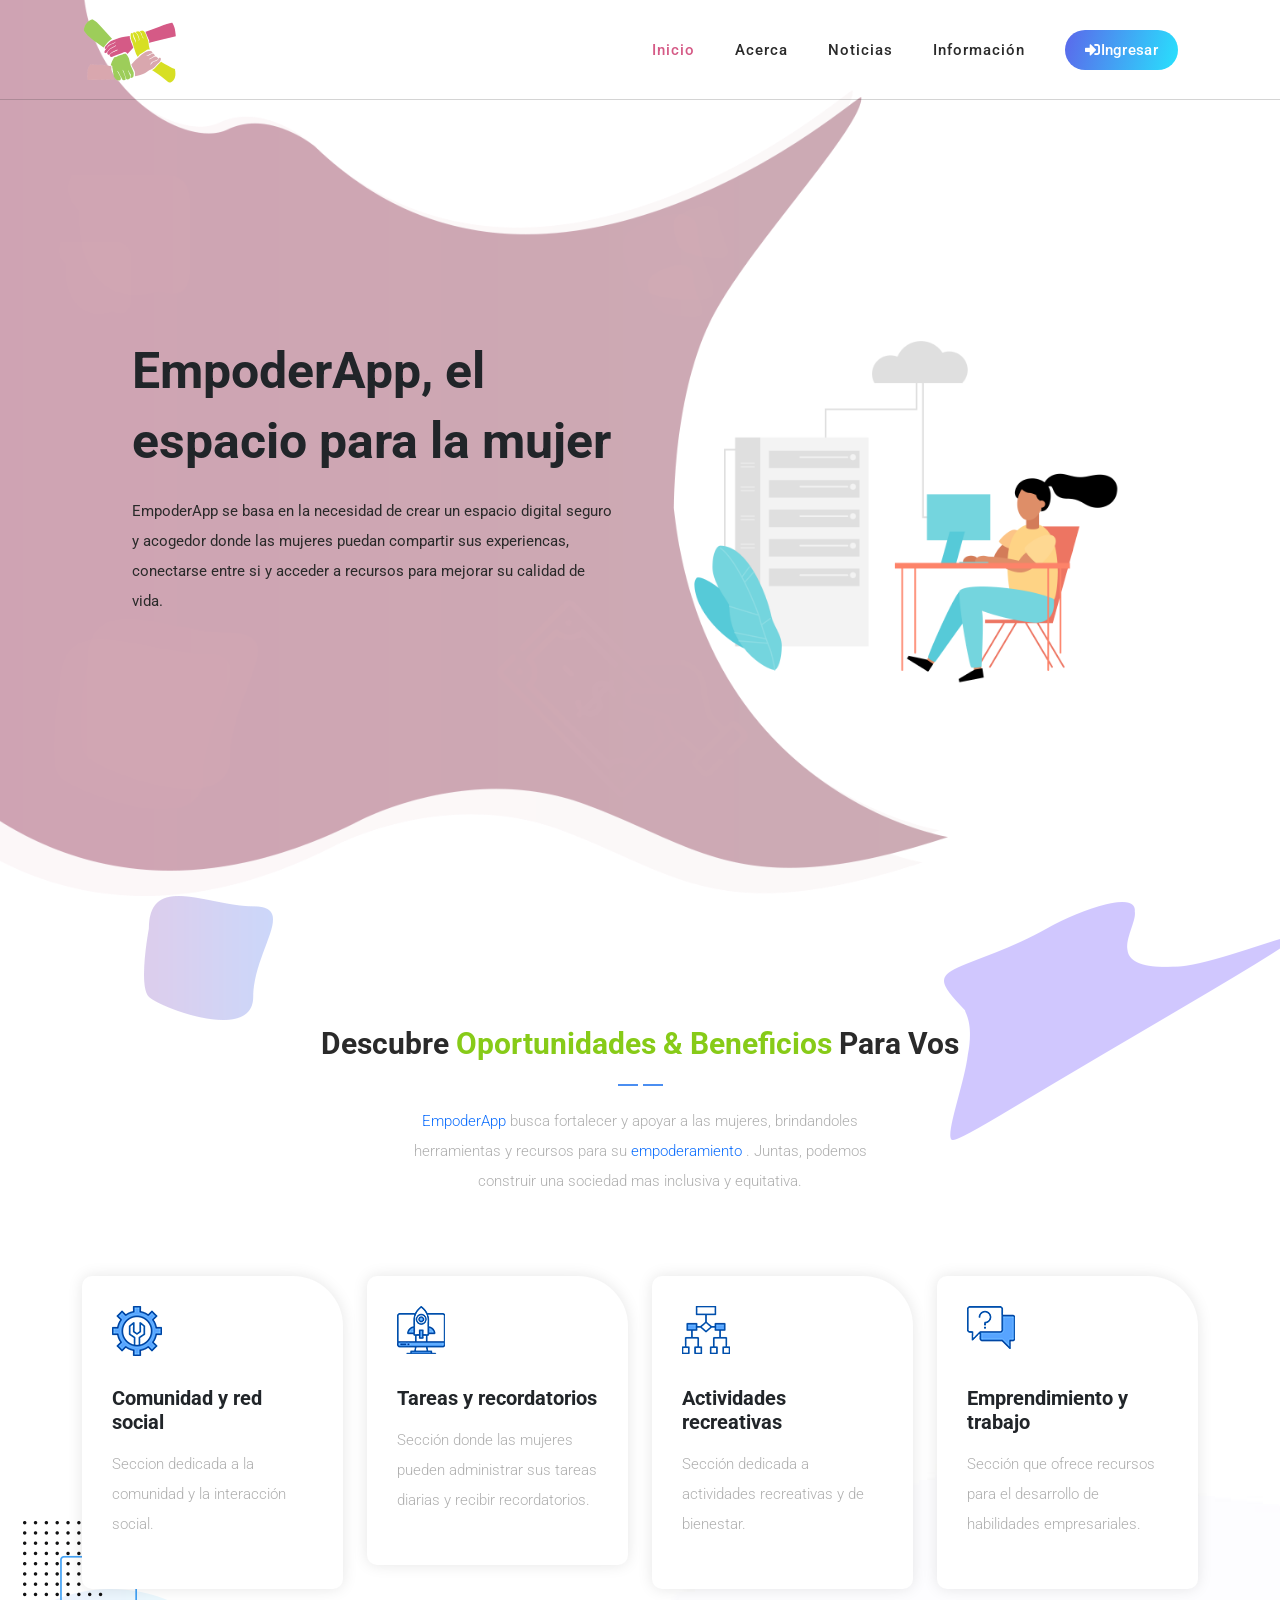
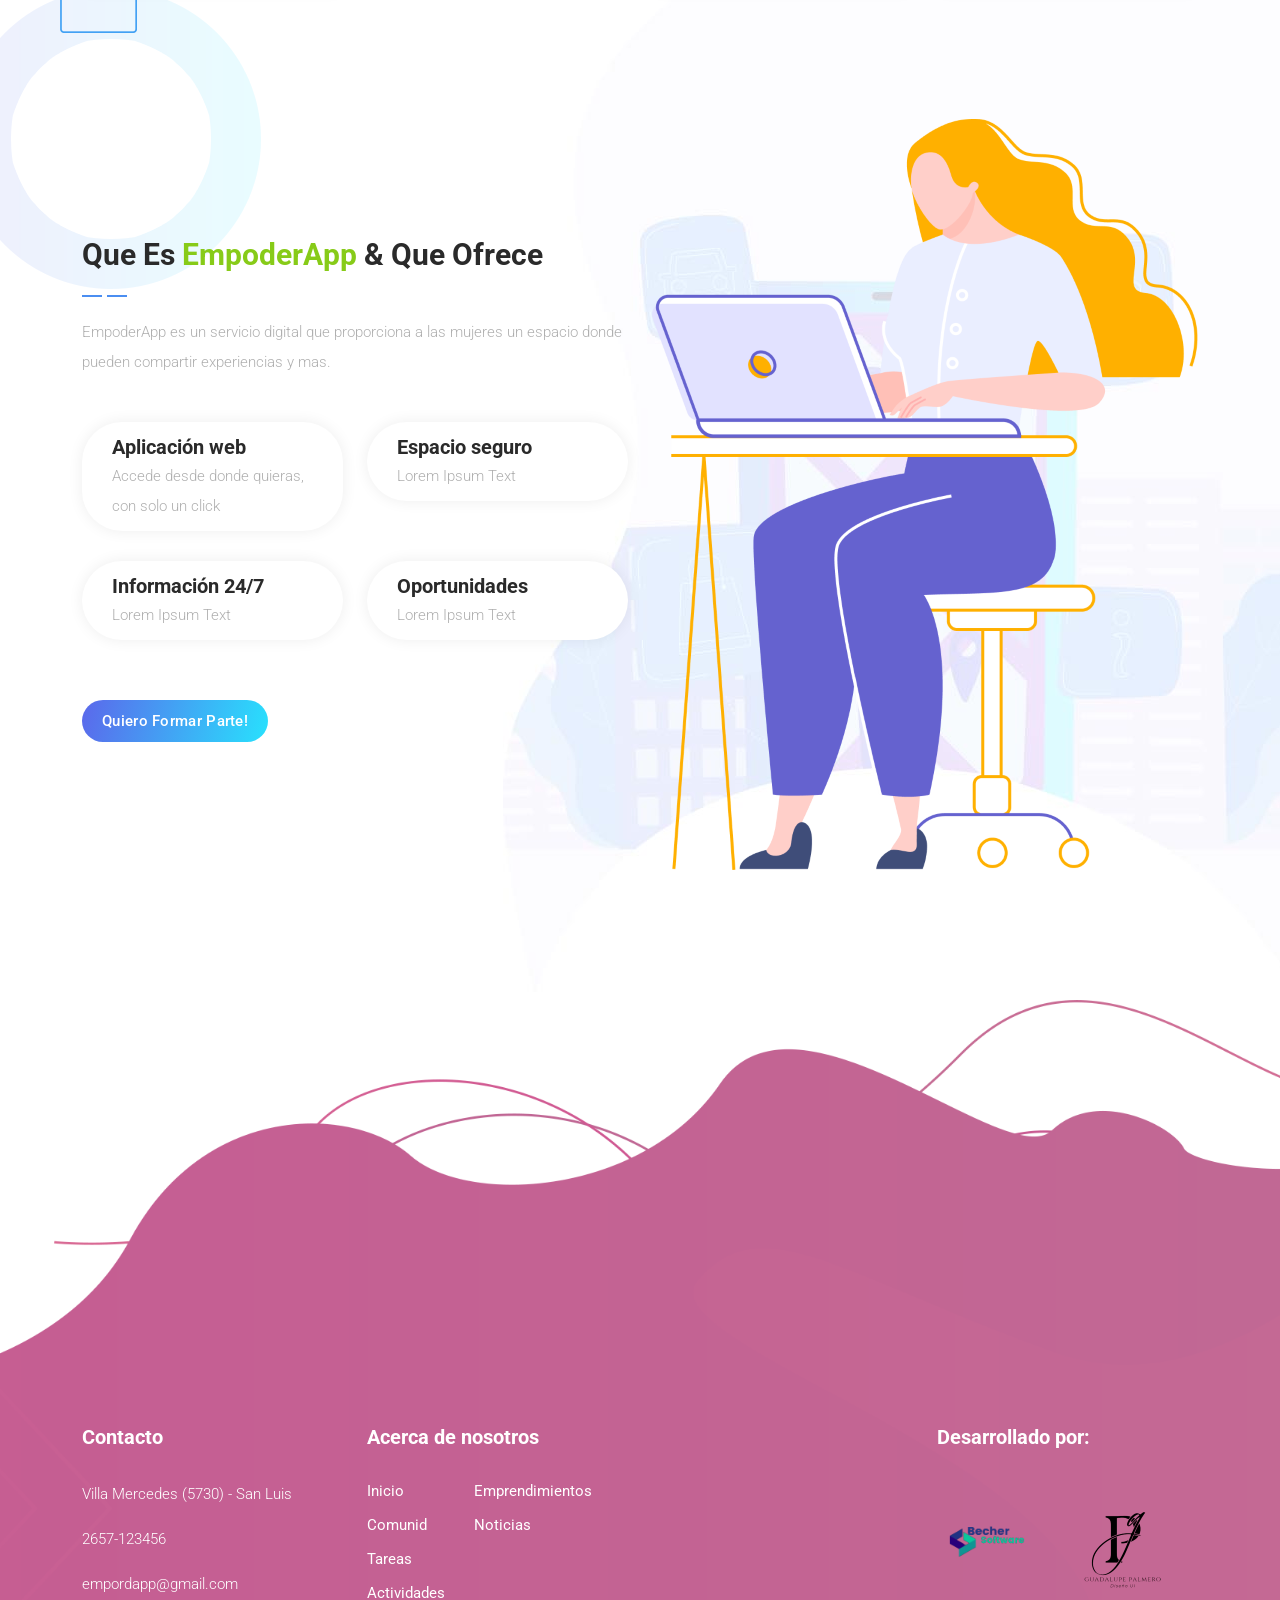
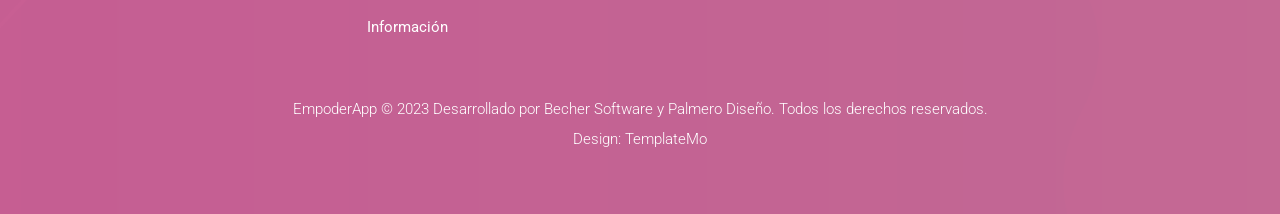
==== commit ba67ee77: "cambios colores" ====
--- a/index.html
+++ b/index.html
@@ -15,7 +15,7 @@
       rel="stylesheet"
     />
 
-    <title>Chain App Dev - App Landing Page HTML5 Template</title>
+    <title>EmpoderApp</title>
 
     <!-- Bootstrap core CSS -->
     <link href="vendor/bootstrap/css/bootstrap.min.css" rel="stylesheet" />
@@ -66,10 +66,7 @@
             <nav class="main-nav">
               <!-- ***** Logo Start ***** -->
               <a href="index.html" class="logo">
-                <img
-                  src="assets/images/Diseño_sin_título-removebg-preview.jpg"
-                  alt="Chain App Dev"
-                />
+                <img src="assets/images/logo-empo.png" alt="Chain App Dev" />
               </a>
               <!-- ***** Logo End ***** -->
               <!-- ***** Menu Start ***** -->
@@ -240,7 +237,10 @@
                   data-wow-duration="1s"
                   data-wow-delay="0.5s"
                 >
-                  <img src="assets/images/slider-dec.png" alt="" />
+                  <img
+                    src="assets/images/025-drawkit-server-woman-colour.png"
+                    alt=""
+                  />
                 </div>
               </div>
             </div>
@@ -360,7 +360,7 @@
           </div>
           <div class="col-lg-6">
             <div class="right-image">
-              <img src="assets/images/about-right-dec.png" alt="" />
+              <img src="assets/images/character.png" alt="" />
             </div>
           </div>
         </div>
@@ -407,18 +407,17 @@
             <div class="footer-widget">
               <h4>Desarrollado por:</h4>
               <div class="logo">
-                <img src="assets/images/white-logo.png" alt="" />
-              </div>
-              <p>
-                Lorem ipsum dolor sit amet, consectetur adipiscing elit, sed do
-                eiusmod tempor incididunt ut labore et dolore.
-              </p>
+                <img src="assets/images/logoBecher.png" alt="" />
+                <img src="assets/images/logoPalmero.png" alt="" />
+              </div>
+              <p></p>
             </div>
           </div>
           <div class="col-lg-12">
             <div class="copyright-text">
               <p>
-                Copyright © 2022 Chain App Dev Company. All Rights Reserved.
+                EmpoderApp © 2023 Desarrollado por Becher Software y Palmero
+                Diseño. Todos los derechos reservados.
                 <br />Design:
                 <a
                   href="https://templatemo.com/"
--- a/assets/css/templatemo-chain-app-dev.css
+++ b/assets/css/templatemo-chain-app-dev.css
@@ -179,12 +179,12 @@
 }
 
 ::selection {
-  background: #4b8ef1;
+  background: #d55a86;
   color: #fff !important;
 }
 
 ::-moz-selection {
-  background: #4b8ef1;
+  background: #d55a86;
   color: #fff !important;
 }
 
@@ -220,7 +220,7 @@
 
 .section-heading h4 em {
   font-style: normal;
-  color: #4b8ef1;
+  color: #87cb18;
 }
 
 .section-heading img {
@@ -240,7 +240,7 @@
 .white-button a {
   display: inline-block !important;
   padding: 10px 20px !important;
-  color: #4b8ef1 !important;
+  color: #87cb18 !important;
   text-transform: capitalize;
   font-size: 15px;
   background-color: #fff;
@@ -256,7 +256,7 @@
 }
 
 .white-button a:hover {
-  background-color: #4b8ef1;
+  background-color: #d55a86;
   color: #fff !important;
 }
 
@@ -305,8 +305,8 @@
 .border-button a {
   display: inline-block !important;
   padding: 10px 20px !important;
-  color: #4b8ef1 !important;
-  border: 1px solid #4b8ef1;
+  color: #d55a86 !important;
+  border: 1px solid #d55a86;
   text-transform: capitalize;
   font-size: 15px;
   display: inline-block;
@@ -318,7 +318,7 @@
 }
 
 .border-button a:hover {
-  background-color: #4b8ef1;
+  background-color: #d55a86;
   color: #fff !important;
 }
 
@@ -345,7 +345,7 @@
 }
 
 .background-header .main-nav .nav li:hover a {
-  color: #4b8ef1;
+  color: #d55a86;
 }
 
 .background-header .nav li a.active {
@@ -357,7 +357,7 @@
   position: absolute;
   width: 100%;
   height: 1px;
-  background-color: #4b8ef1;
+  background-color: #d55a86;
   content: "";
   left: 50%;
   bottom: -20px;
@@ -468,7 +468,7 @@
 
 .header-area .main-nav .nav li:hover a,
 .header-area .main-nav .nav li a.active {
-  color: #4b8ef1 !important;
+  color: #d55a86 !important;
 }
 
 .header-area .main-nav .nav li:last-child a.active {
@@ -477,7 +477,7 @@
 
 .background-header .main-nav .nav li:hover a,
 .background-header .main-nav .nav li a.active {
-  color: #4b8ef1 !important;
+  color: #d55a86 !important;
   opacity: 1;
 }
 
@@ -540,7 +540,7 @@
 
 .header-area .main-nav .nav li.submenu ul li a:hover {
   background: #fff;
-  color: #4b8ef1 !important;
+  color: #d55a86 !important;
   padding-left: 25px;
 }
 
@@ -680,7 +680,7 @@
 }
 
 .header-area.header-sticky .nav li a.active {
-  color: #4b8ef1;
+  color: #d55a86;
 }
 
 @media (max-width: 1200px) {
@@ -720,7 +720,7 @@
   }
   .header-area.header-sticky .nav li a:hover,
   .header-area.header-sticky .nav li a.active {
-    color: #4b8ef1 !important;
+    color: #d55a86 !important;
     opacity: 1;
   }
   .header-area.header-sticky .nav li.search-icon a {
@@ -782,7 +782,7 @@
   }
   .header-area .main-nav .nav li a:hover {
     background: #eee !important;
-    color: #4b8ef1 !important;
+    color: #d55a86 !important;
   }
   .header-area .main-nav .nav li.submenu ul {
     position: relative;
@@ -897,7 +897,7 @@
   height: 16px;
   top: 12px;
   left: 15px;
-  background: #4b8ef1;
+  background: #d55a86;
   border-radius: 50%;
   -webkit-transform: translateX(0);
   transform: translateX(0);
@@ -920,7 +920,7 @@
   width: 16px;
   height: 16px;
   margin-left: 16px;
-  background: #4b8ef1;
+  background: #d55a86;
   border-radius: 50%;
 }
 
@@ -941,7 +941,7 @@
 
 .main-banner:after {
   content: "";
-  background-image: url(../images/slider-left-dec.png);
+  background-image: url(../images/image1.png);
   background-repeat: no-repeat;
   background-size: contain;
   position: absolute;
@@ -990,7 +990,7 @@
 }
 
 .main-banner .left-content .white-button a {
-  background-color: #4b8ef1;
+  background-color: #d55a86;
   color: #fff !important;
 }
 
@@ -1172,7 +1172,7 @@
 }
 
 .about-us .box-item:hover h4 a {
-  color: #4b8ef1;
+  color: #d55a86;
 }
 
 .about-us .gradient-button {
@@ -1266,7 +1266,7 @@
 .the-clients .naccs .menu div.active i,
 .the-clients .naccs .menu div.active span.rating,
 .the-clients .naccs .menu div.active .thumb {
-  color: #4b8ef1;
+  color: #d55a86;
 }
 
 .the-clients ul.nacc {
@@ -1424,7 +1424,7 @@
 }
 
 .pricing-item-regular ul li {
-  color: #4b8ef1;
+  color: #d55a86;
   font-size: 15px;
   margin-bottom: 15px;
 }
@@ -1501,7 +1501,7 @@
 }
 
 .pricing-item-pro ul li {
-  color: #4b8ef1;
+  color: #d55a86;
   font-size: 15px;
   margin-bottom: 15px;
 }
@@ -1601,7 +1601,7 @@
 */
 
 footer {
-  background-image: url(../images/footer-bg.png);
+  background-image: url(../images/footer.png);
   background-position: center top;
   background-repeat: no-repeat;
   background-size: cover;
@@ -1653,11 +1653,11 @@
 
 footer #search button:hover {
   background-color: #fff;
-  color: #4b8ef1;
+  color: #d55a86;
 }
 
 .footer-widget .logo img {
-  max-width: 96px;
+  max-width: 120px;
   margin-bottom: 30px;
 }
 
@@ -1747,13 +1747,13 @@
 
 .btn {
   padding: 10px 20px;
-  background: #4b8ef1;
+  background: #d55a86;
   color: #fff;
   transition: all 0.3s;
 }
 
 .btn_red {
-  background: #4b8ef1;
+  background: #d55a86;
   color: #fff;
 }
 
@@ -1806,7 +1806,7 @@
   right: 0;
   top: 0;
   padding: 10px 15px;
-  background: #4b8ef1;
+  background: #d55a86;
   cursor: pointer;
   color: #fff;
   font-size: 16px;
@@ -1922,7 +1922,7 @@
   clear: both;
   overflow: hidden;
   text-decoration: none;
-  color: #4b8ef1;
+  color: #d55a86;
   transition: all 0.3s;
 }
 /* User Register Form */
@@ -2013,7 +2013,7 @@
     margin-right: 0;
   }
   .main-banner .left-content .white-button a {
-    background-color: #4b8ef1;
+    background-color: #d55a86;
     color: #fff !important;
   }
   form#contact {
@@ -2139,7 +2139,7 @@
   }
   footer #search button {
     background-color: #fff;
-    color: #4b8ef1;
+    color: #d55a86;
   }
   footer #search input::placeholder {
     color: #2a2a2a;
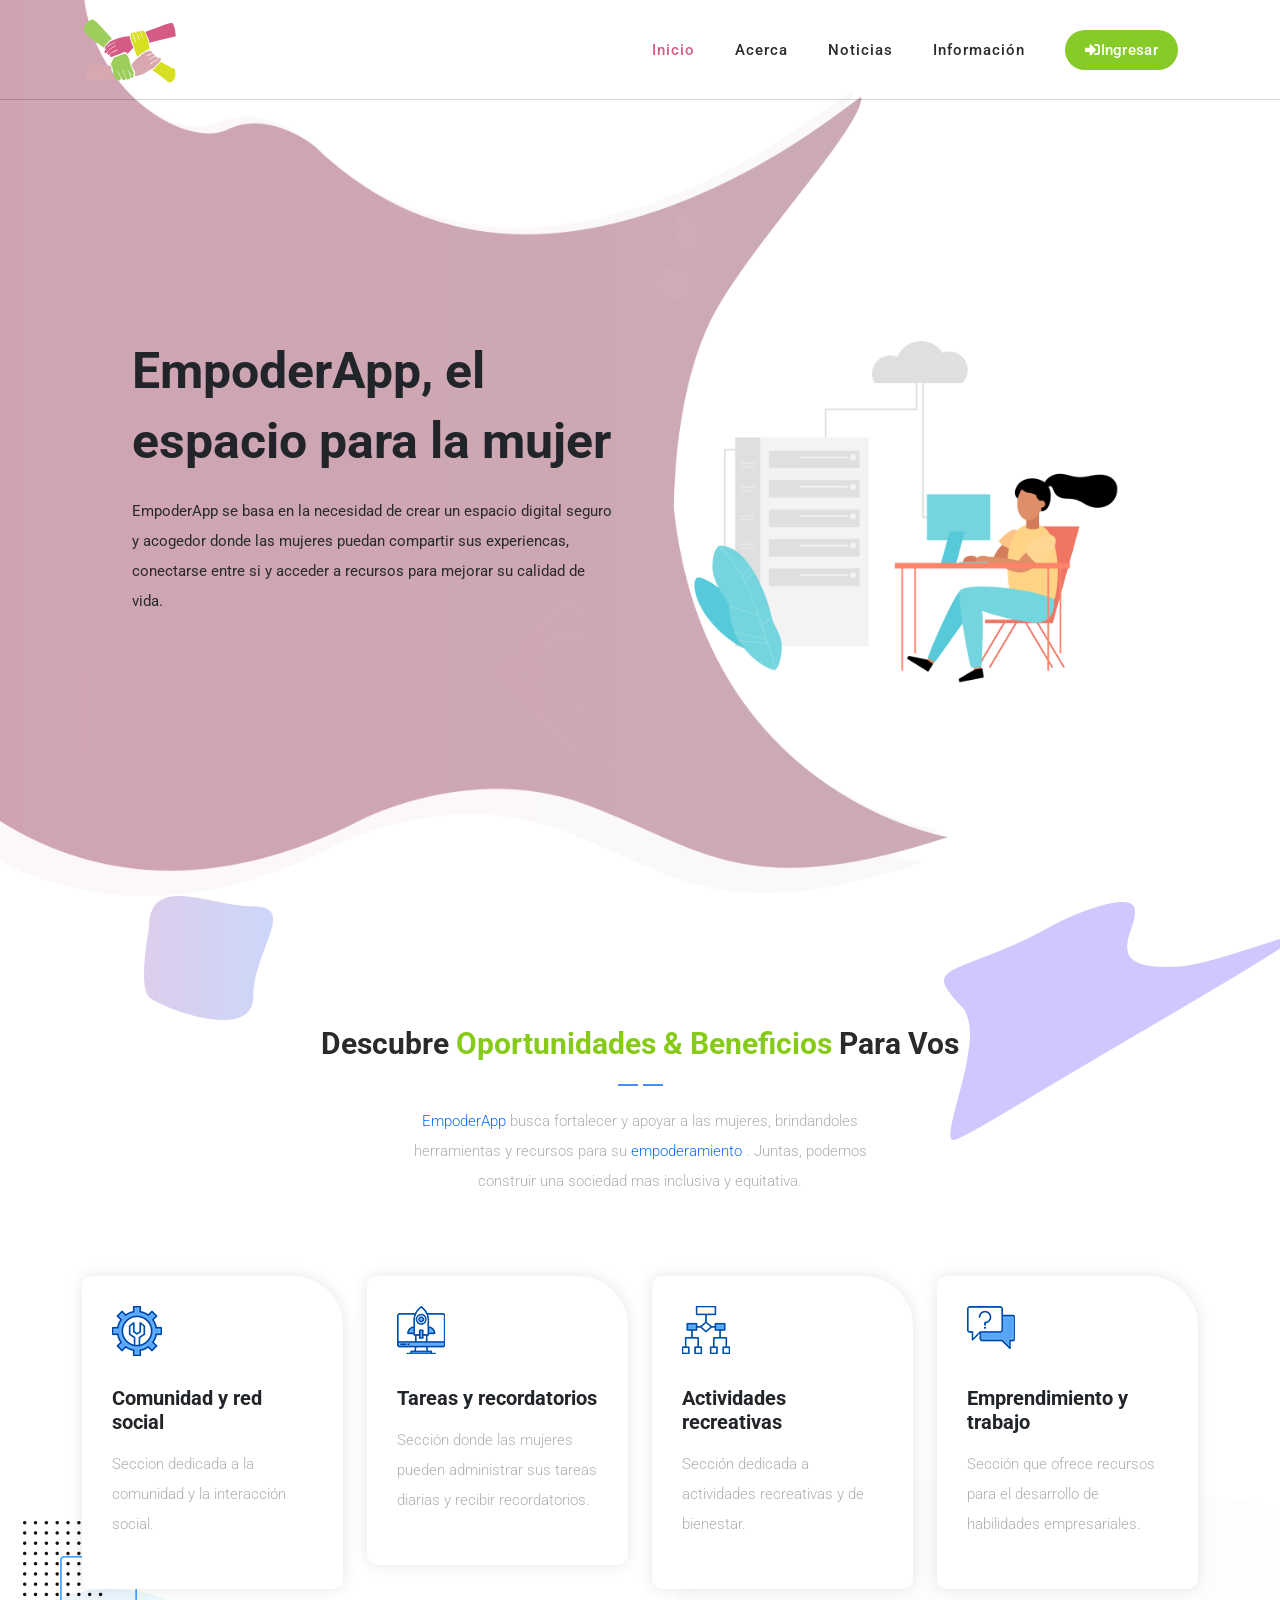
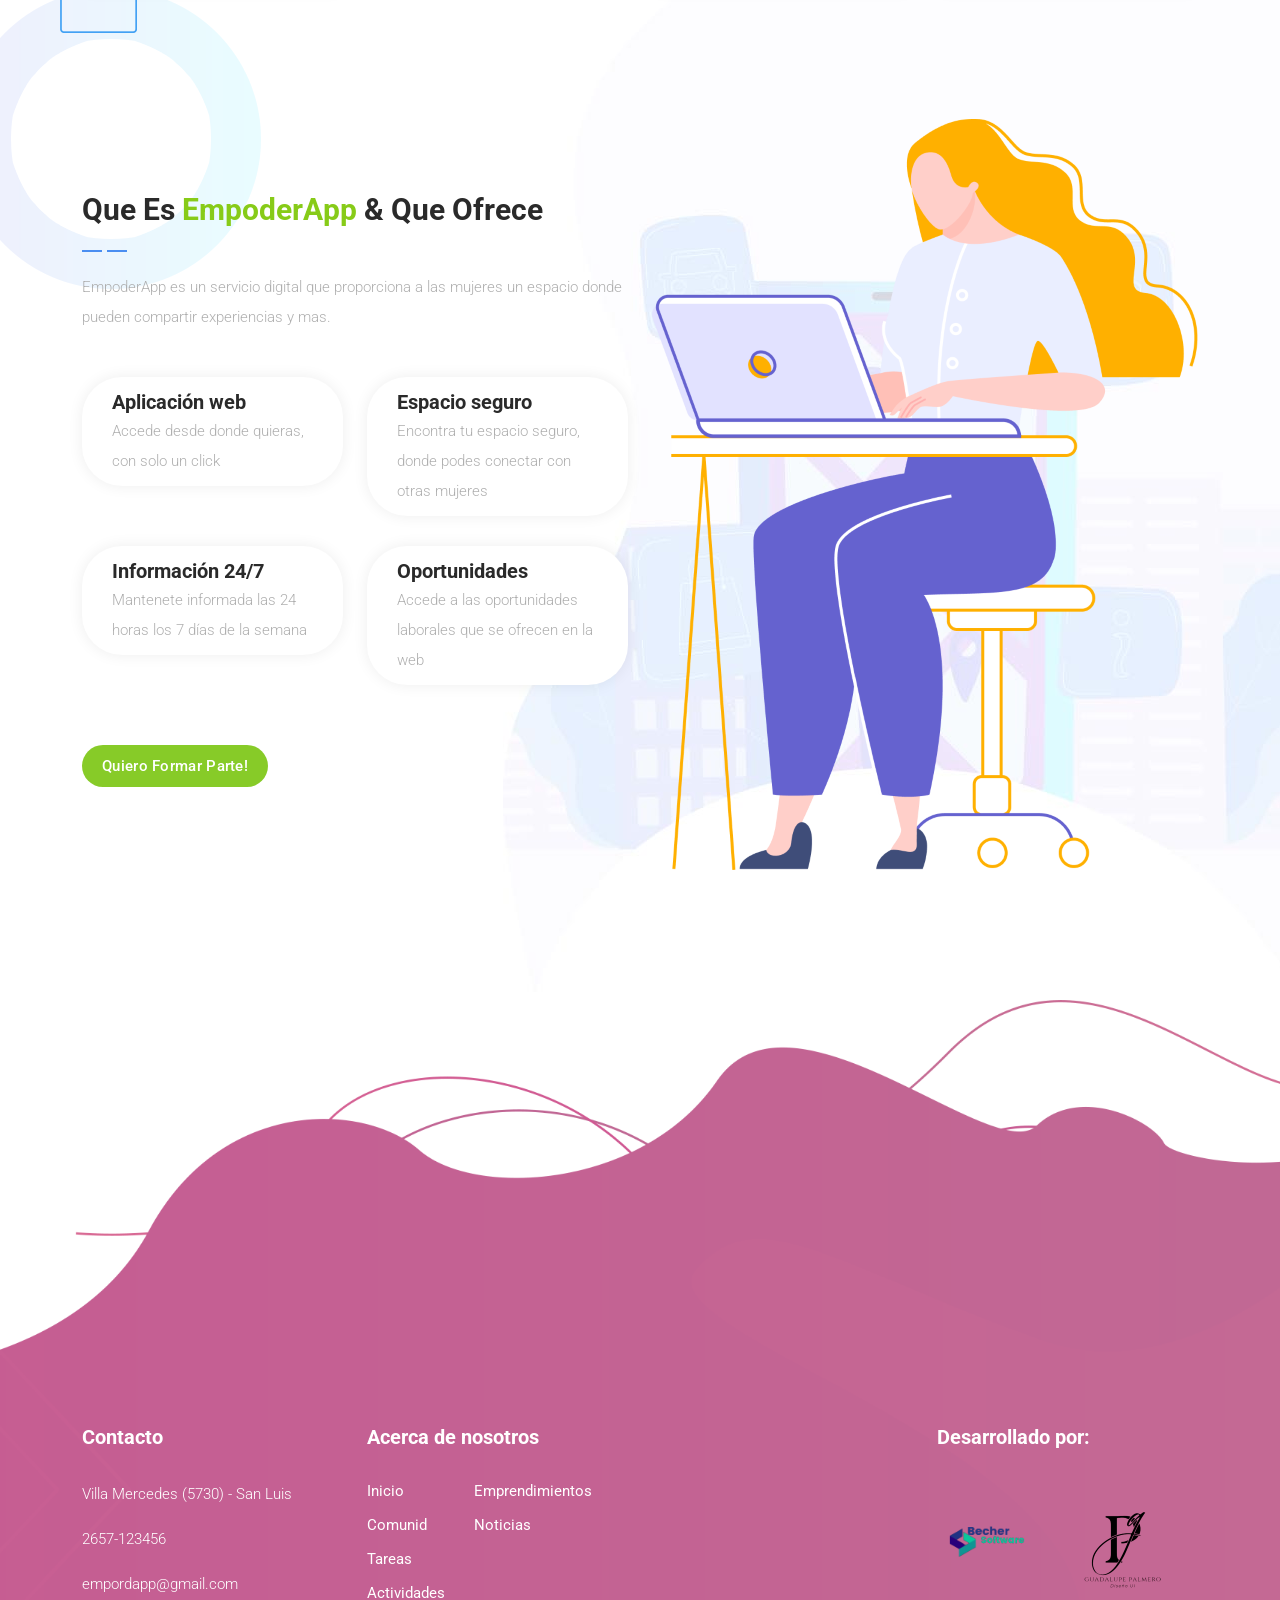
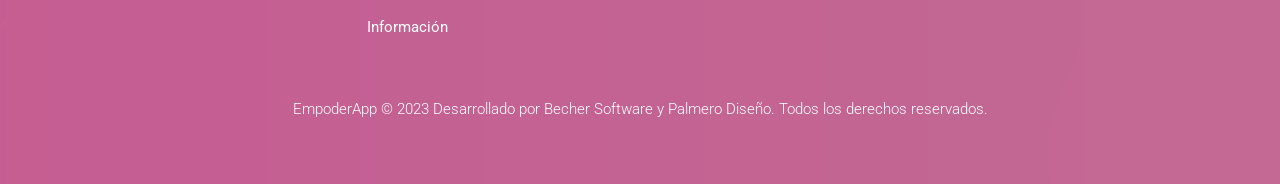
==== commit f7d60bb1: "buttons ks" ====
--- a/index.html
+++ b/index.html
@@ -336,19 +336,27 @@
               <div class="col-lg-6">
                 <div class="box-item">
                   <h4><a href="#">Espacio seguro</a></h4>
-                  <p>Lorem Ipsum Text</p>
+                  <p>
+                    Encontra tu espacio seguro, donde podes conectar con otras
+                    mujeres
+                  </p>
                 </div>
               </div>
               <div class="col-lg-6">
                 <div class="box-item">
                   <h4><a href="#">Información 24/7</a></h4>
-                  <p>Lorem Ipsum Text</p>
+                  <p>
+                    Mantenete informada las 24 horas los 7 días de la semana
+                  </p>
                 </div>
               </div>
               <div class="col-lg-6">
                 <div class="box-item">
                   <h4><a href="#">Oportunidades</a></h4>
-                  <p>Lorem Ipsum Text</p>
+                  <p>
+                    Accede a las oportunidades laborales que se ofrecen en la
+                    web
+                  </p>
                 </div>
               </div>
               <div class="col-lg-12">
@@ -418,13 +426,7 @@
               <p>
                 EmpoderApp © 2023 Desarrollado por Becher Software y Palmero
                 Diseño. Todos los derechos reservados.
-                <br />Design:
-                <a
-                  href="https://templatemo.com/"
-                  target="_blank"
-                  title="css templates"
-                  >TemplateMo</a
-                >
+                <br />
               </p>
             </div>
           </div>
--- a/assets/css/templatemo-chain-app-dev.css
+++ b/assets/css/templatemo-chain-app-dev.css
@@ -280,12 +280,8 @@
   color: #fff !important;
   text-transform: capitalize;
   font-size: 15px;
-  background: rgb(19, 175, 240);
-  background: linear-gradient(
-    105deg,
-    rgba(91, 104, 235, 1) 0%,
-    rgba(40, 225, 253, 1) 100%
-  );
+  background-color: #87cb28;
+
   border-radius: 23px;
   font-weight: 500 !important;
   letter-spacing: 0.3px !important;
@@ -294,12 +290,7 @@
 
 .gradient-button a:hover {
   color: #fff !important;
-  background: rgb(19, 175, 240);
-  background: linear-gradient(
-    105deg,
-    rgba(91, 104, 235, 1) 0%,
-    rgba(40, 225, 253, 1) 100%
-  );
+  background-color: #d9a7ae;
 }
 
 .border-button a {
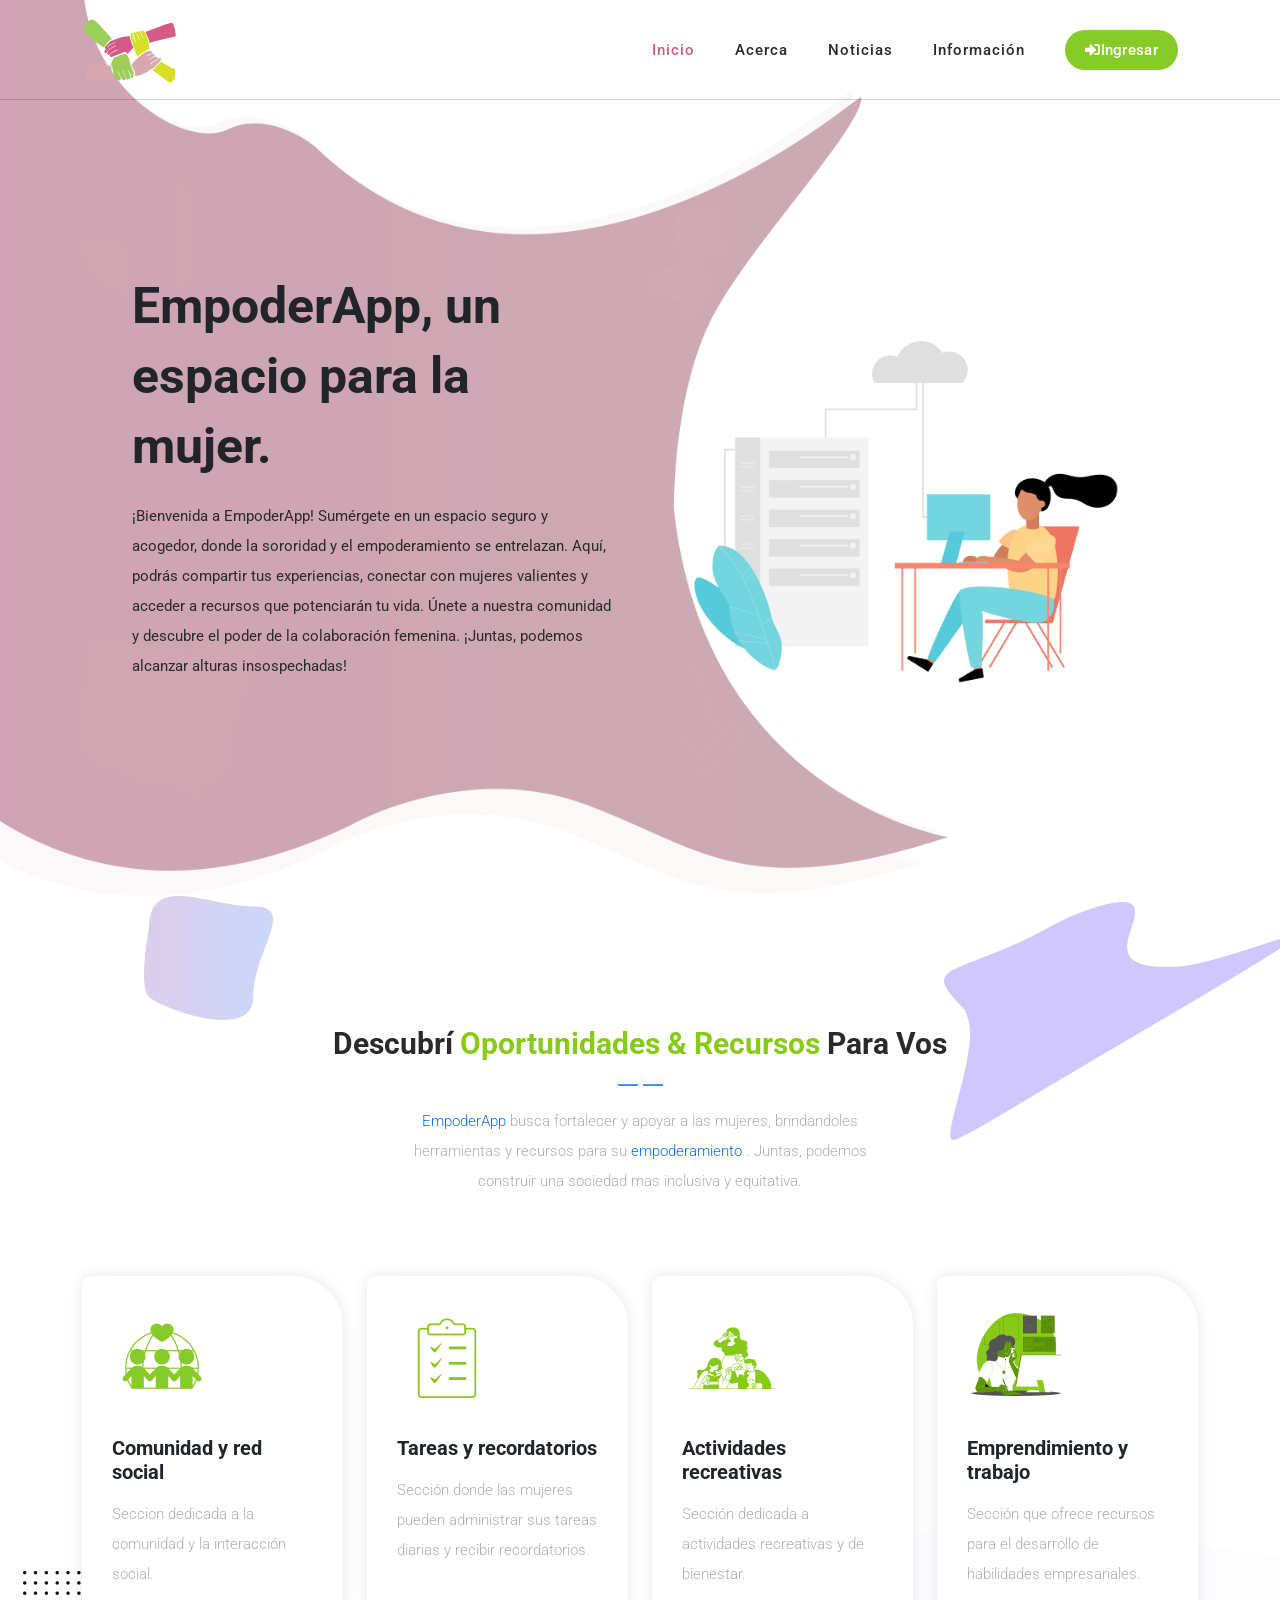
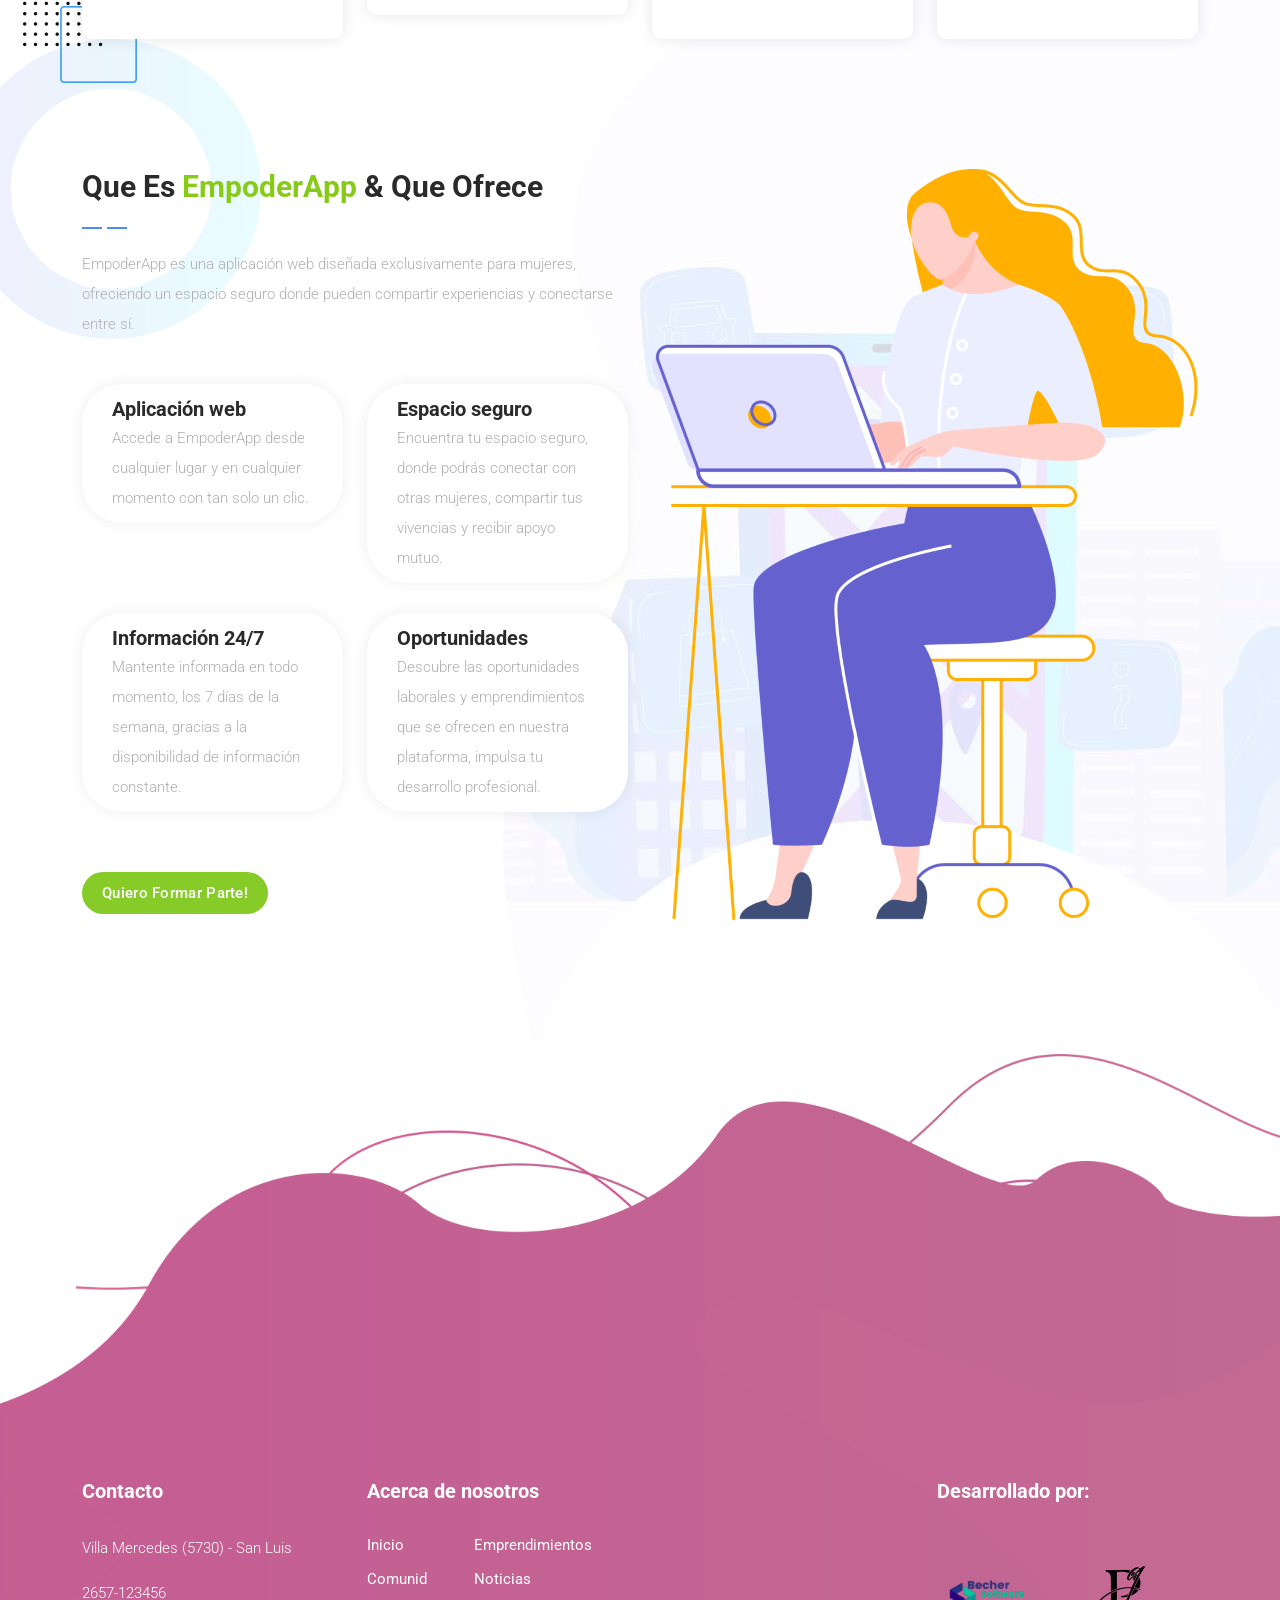
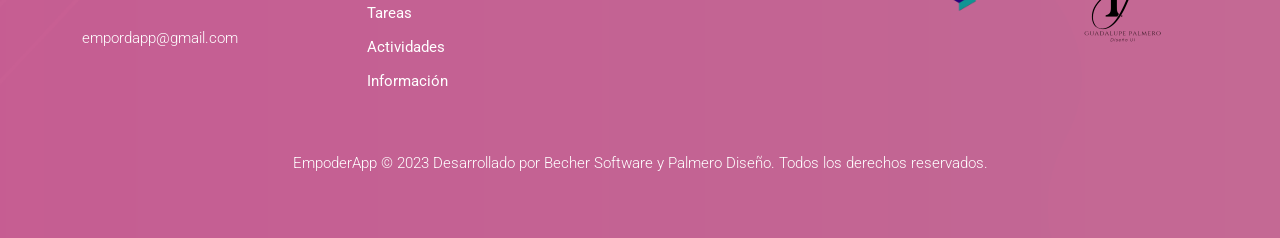
==== commit f710a20e: "page finished" ====
--- a/index.html
+++ b/index.html
@@ -220,12 +220,15 @@
                 >
                   <div class="row">
                     <div class="col-lg-12">
-                      <h2>EmpoderApp, el espacio para la mujer</h2>
+                      <h2>EmpoderApp, un espacio para la mujer.</h2>
                       <p>
-                        EmpoderApp se basa en la necesidad de crear un espacio
-                        digital seguro y acogedor donde las mujeres puedan
-                        compartir sus experiencas, conectarse entre si y acceder
-                        a recursos para mejorar su calidad de vida.
+                        ¡Bienvenida a EmpoderApp! Sumérgete en un espacio seguro
+                        y acogedor, donde la sororidad y el empoderamiento se
+                        entrelazan. Aquí, podrás compartir tus experiencias,
+                        conectar con mujeres valientes y acceder a recursos que
+                        potenciarán tu vida. Únete a nuestra comunidad y
+                        descubre el poder de la colaboración femenina. ¡Juntas,
+                        podemos alcanzar alturas insospechadas!
                       </p>
                     </div>
                   </div>
@@ -258,7 +261,7 @@
               data-wow-duration="1s"
               data-wow-delay="0.5s"
             >
-              <h4>Descubre <em>oportunidades &amp; beneficios</em> para vos</h4>
+              <h4>Descubrí <em>oportunidades &amp; recursos</em> para vos</h4>
               <img src="assets/images/heading-line-dec.png" alt="" />
               <p>
                 <a href="https://templatemo.com/contact" target="_parent"
@@ -322,23 +325,27 @@
               <h4>Que es <em>EmpoderApp</em> &amp; que ofrece</h4>
               <img src="assets/images/heading-line-dec.png" alt="" />
               <p>
-                EmpoderApp es un servicio digital que proporciona a las mujeres
-                un espacio donde pueden compartir experiencias y mas.
+                EmpoderApp es una aplicación web diseñada exclusivamente para
+                mujeres, ofreciendo un espacio seguro donde pueden compartir
+                experiencias y conectarse entre sí.
               </p>
             </div>
             <div class="row">
               <div class="col-lg-6">
                 <div class="box-item">
                   <h4><a href="#">Aplicación web</a></h4>
-                  <p>Accede desde donde quieras, con solo un click</p>
+                  <p>
+                    Accede a EmpoderApp desde cualquier lugar y en cualquier
+                    momento con tan solo un clic.
+                  </p>
                 </div>
               </div>
               <div class="col-lg-6">
                 <div class="box-item">
                   <h4><a href="#">Espacio seguro</a></h4>
                   <p>
-                    Encontra tu espacio seguro, donde podes conectar con otras
-                    mujeres
+                    Encuentra tu espacio seguro, donde podrás conectar con otras
+                    mujeres, compartir tus vivencias y recibir apoyo mutuo.
                   </p>
                 </div>
               </div>
@@ -346,7 +353,8 @@
                 <div class="box-item">
                   <h4><a href="#">Información 24/7</a></h4>
                   <p>
-                    Mantenete informada las 24 horas los 7 días de la semana
+                    Mantente informada en todo momento, los 7 días de la semana,
+                    gracias a la disponibilidad de información constante.
                   </p>
                 </div>
               </div>
@@ -354,8 +362,9 @@
                 <div class="box-item">
                   <h4><a href="#">Oportunidades</a></h4>
                   <p>
-                    Accede a las oportunidades laborales que se ofrecen en la
-                    web
+                    Descubre las oportunidades laborales y emprendimientos que
+                    se ofrecen en nuestra plataforma, impulsa tu desarrollo
+                    profesional.
                   </p>
                 </div>
               </div>
--- a/assets/css/templatemo-chain-app-dev.css
+++ b/assets/css/templatemo-chain-app-dev.css
@@ -1055,8 +1055,8 @@
   margin-left: 0px;
   margin-bottom: 30px;
   background-repeat: no-repeat;
-  width: 50px;
-  height: 50px;
+  width: 100px;
+  height: 100px;
   transition: all 0.3s;
 }
 
@@ -1080,39 +1080,39 @@
 }
 
 .first-service .icon {
-  background-image: url(../images/service-icon-01.png);
+  background-image: url(../images/comunidad-verde.png);
 }
 
 .first-service:hover .icon {
-  background-image: url(../images/service-icon-hover-01.png);
+  background-image: url(../images/comunidad-blanco.png);
 }
 
 .second-service .icon {
-  background-image: url(../images/service-icon-02.png);
+  background-image: url(../images/tareas-verdes.png);
 }
 
 .second-service:hover .icon {
-  background-image: url(../images/service-icon-hover-02.png);
+  background-image: url(../images/tareas-blancos.png);
 }
 
 .third-service .icon {
-  background-image: url(../images/service-icon-03.png);
+  background-image: url(../images/actividades-verdes.png);
 }
 
 .third-service:hover .icon {
-  background-image: url(../images/service-icon-hover-03.png);
+  background-image: url(../images/actividades-blancos.png);
 }
 
 .fourth-service .icon {
-  background-image: url(../images/service-icon-04.png);
+  background-image: url(../images/trabajo-verdes.png);
 }
 
 .fourth-service:hover .icon {
-  background-image: url(../images/service-icon-hover-04.png);
+  background-image: url(../images/trabajo-blancos.png);
 }
 
 .service-item:hover {
-  background-image: url(../images/service-bg.jpg);
+  background-image: url(../images/fondo-section.png);
   background-position: right top;
   background-repeat: no-repeat;
   background-size: cover;
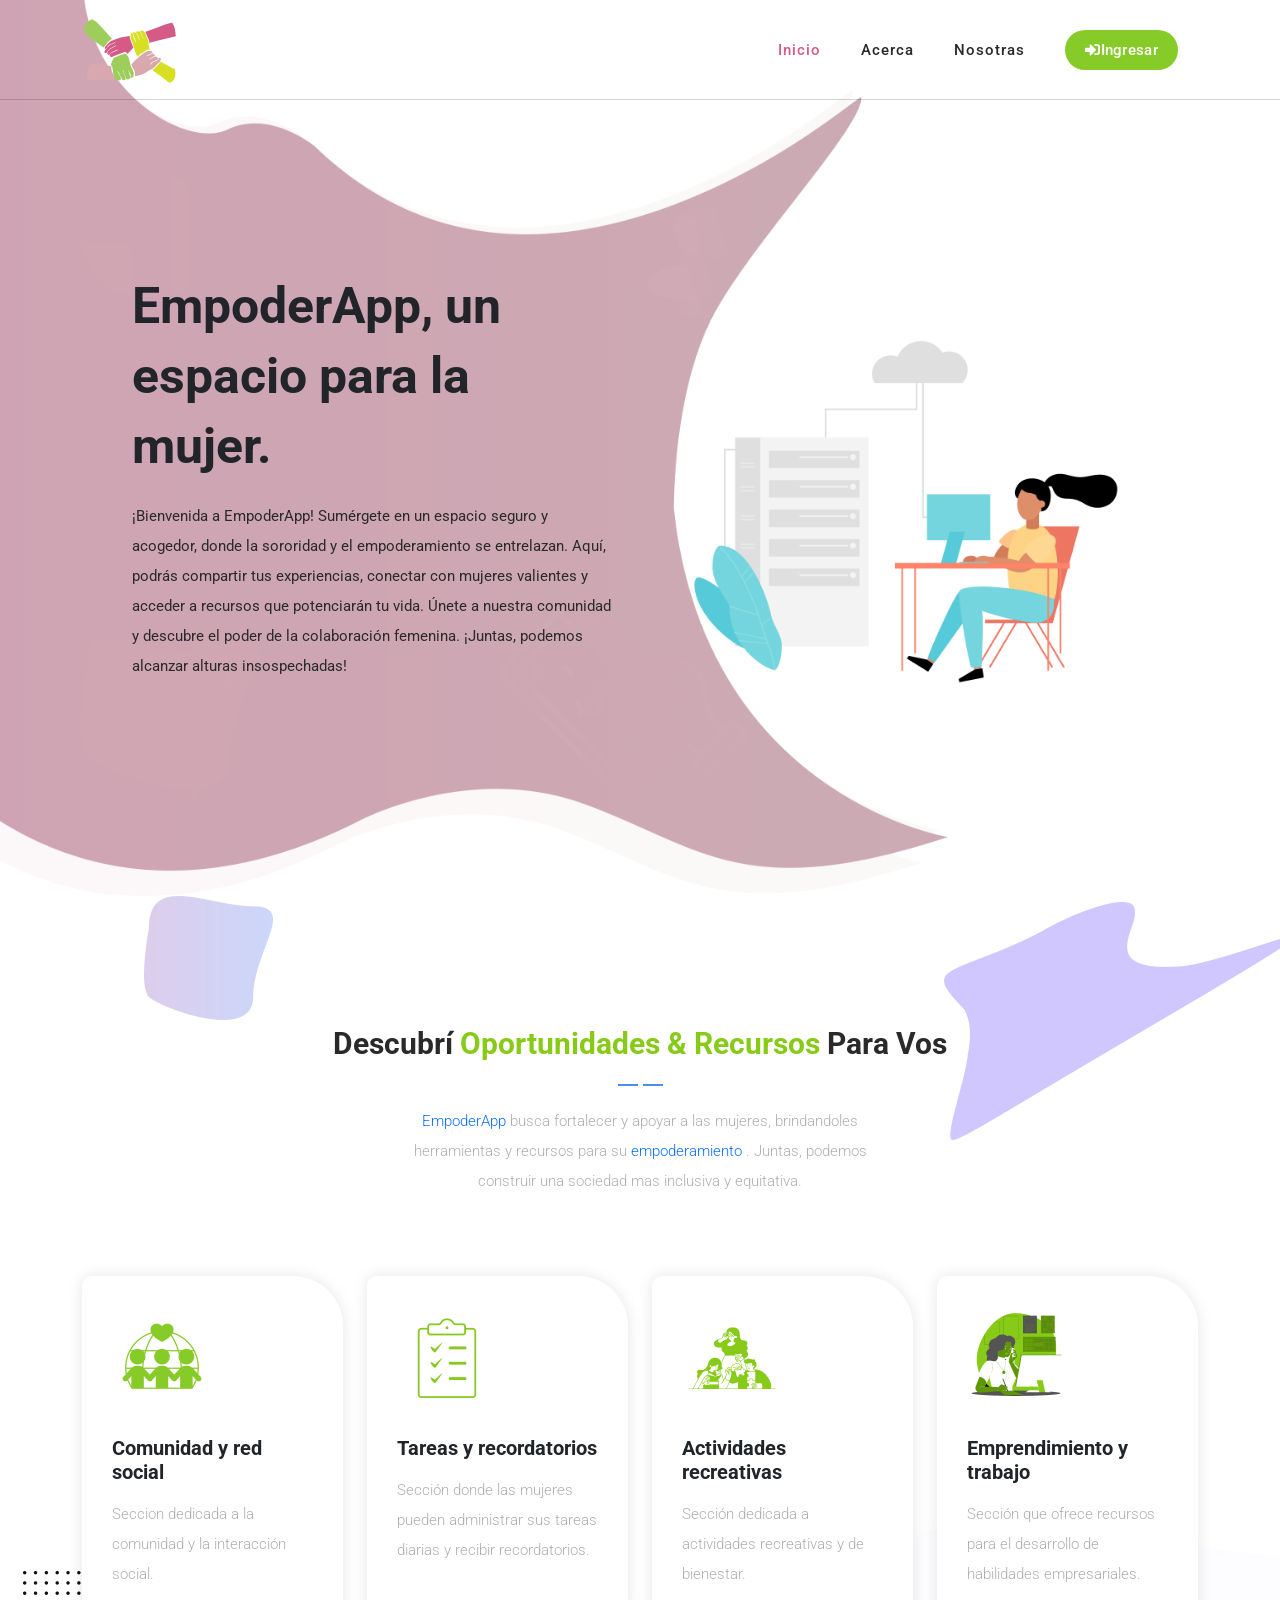
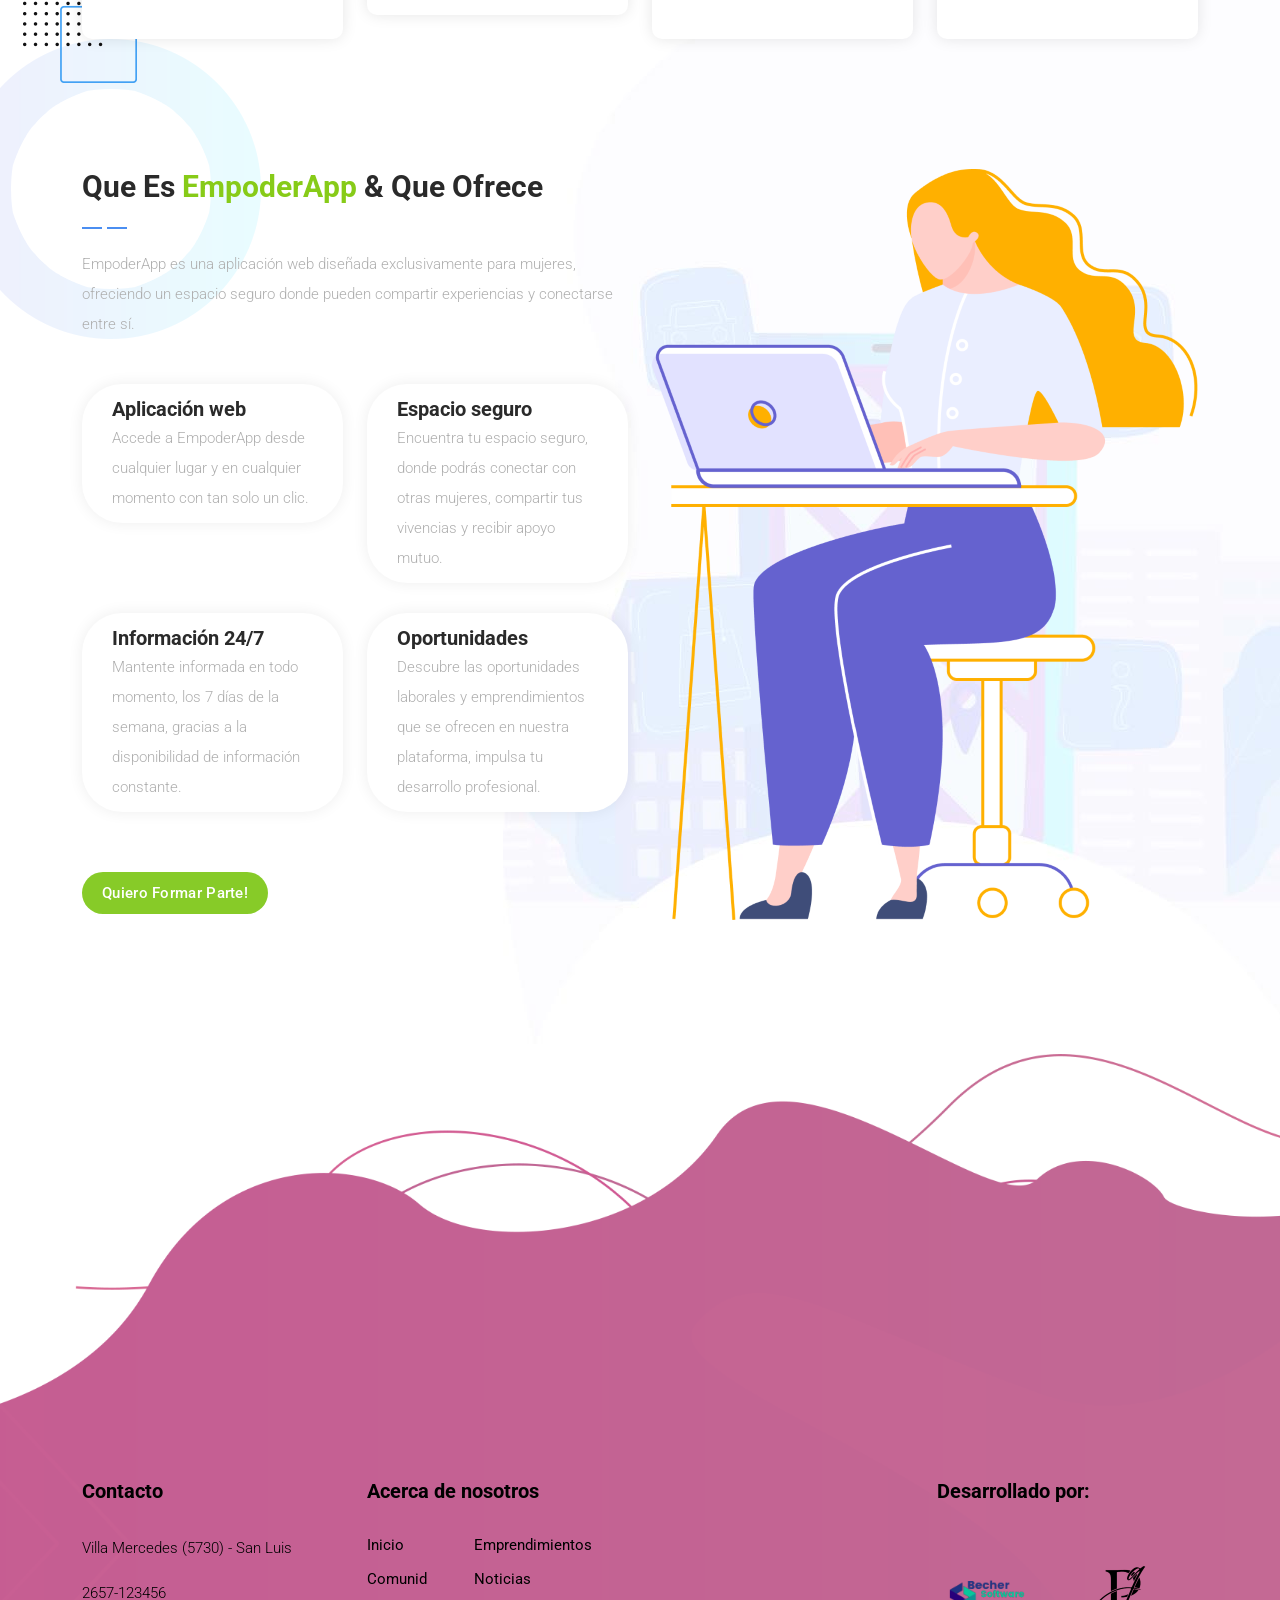
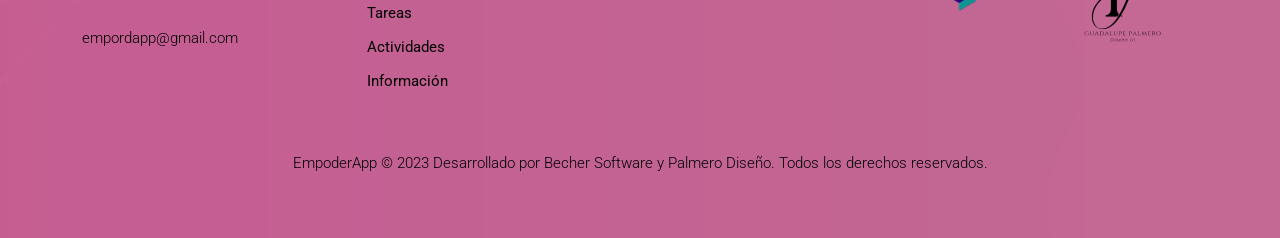
==== commit fbeb0894: "ok" ====
--- a/index.html
+++ b/index.html
@@ -77,10 +77,7 @@
                 <li class="scroll-to-section">
                   <a href="#services">Acerca</a>
                 </li>
-                <li class="scroll-to-section"><a href="#about">Noticias</a></li>
-                <li class="scroll-to-section">
-                  <a href="#pricing">Información</a>
-                </li>
+                <li class="scroll-to-section"><a href="#about">Nosotras</a></li>
 
                 <li>
                   <div class="gradient-button">
--- a/assets/css/templatemo-chain-app-dev.css
+++ b/assets/css/templatemo-chain-app-dev.css
@@ -1654,7 +1654,7 @@
 
 .footer-widget h4 {
   font-size: 20px;
-  color: #fff;
+  color: black;
   font-weight: 700;
   margin-bottom: 30px;
 }
@@ -1665,7 +1665,7 @@
 
 .footer-widget p,
 .footer-widget p a {
-  color: #fff;
+  color: black;
 }
 
 .footer-widget ul {
@@ -1685,7 +1685,7 @@
 
 .footer-widget ul li a {
   font-size: 15px;
-  color: #fff;
+  color: black;
   transition: all 0.3s;
 }
 
@@ -1697,7 +1697,7 @@
   text-align: center;
   margin-top: 50px;
   margin-bottom: 0px;
-  color: #fff;
+  color: black;
 }
 
 footer p a {
